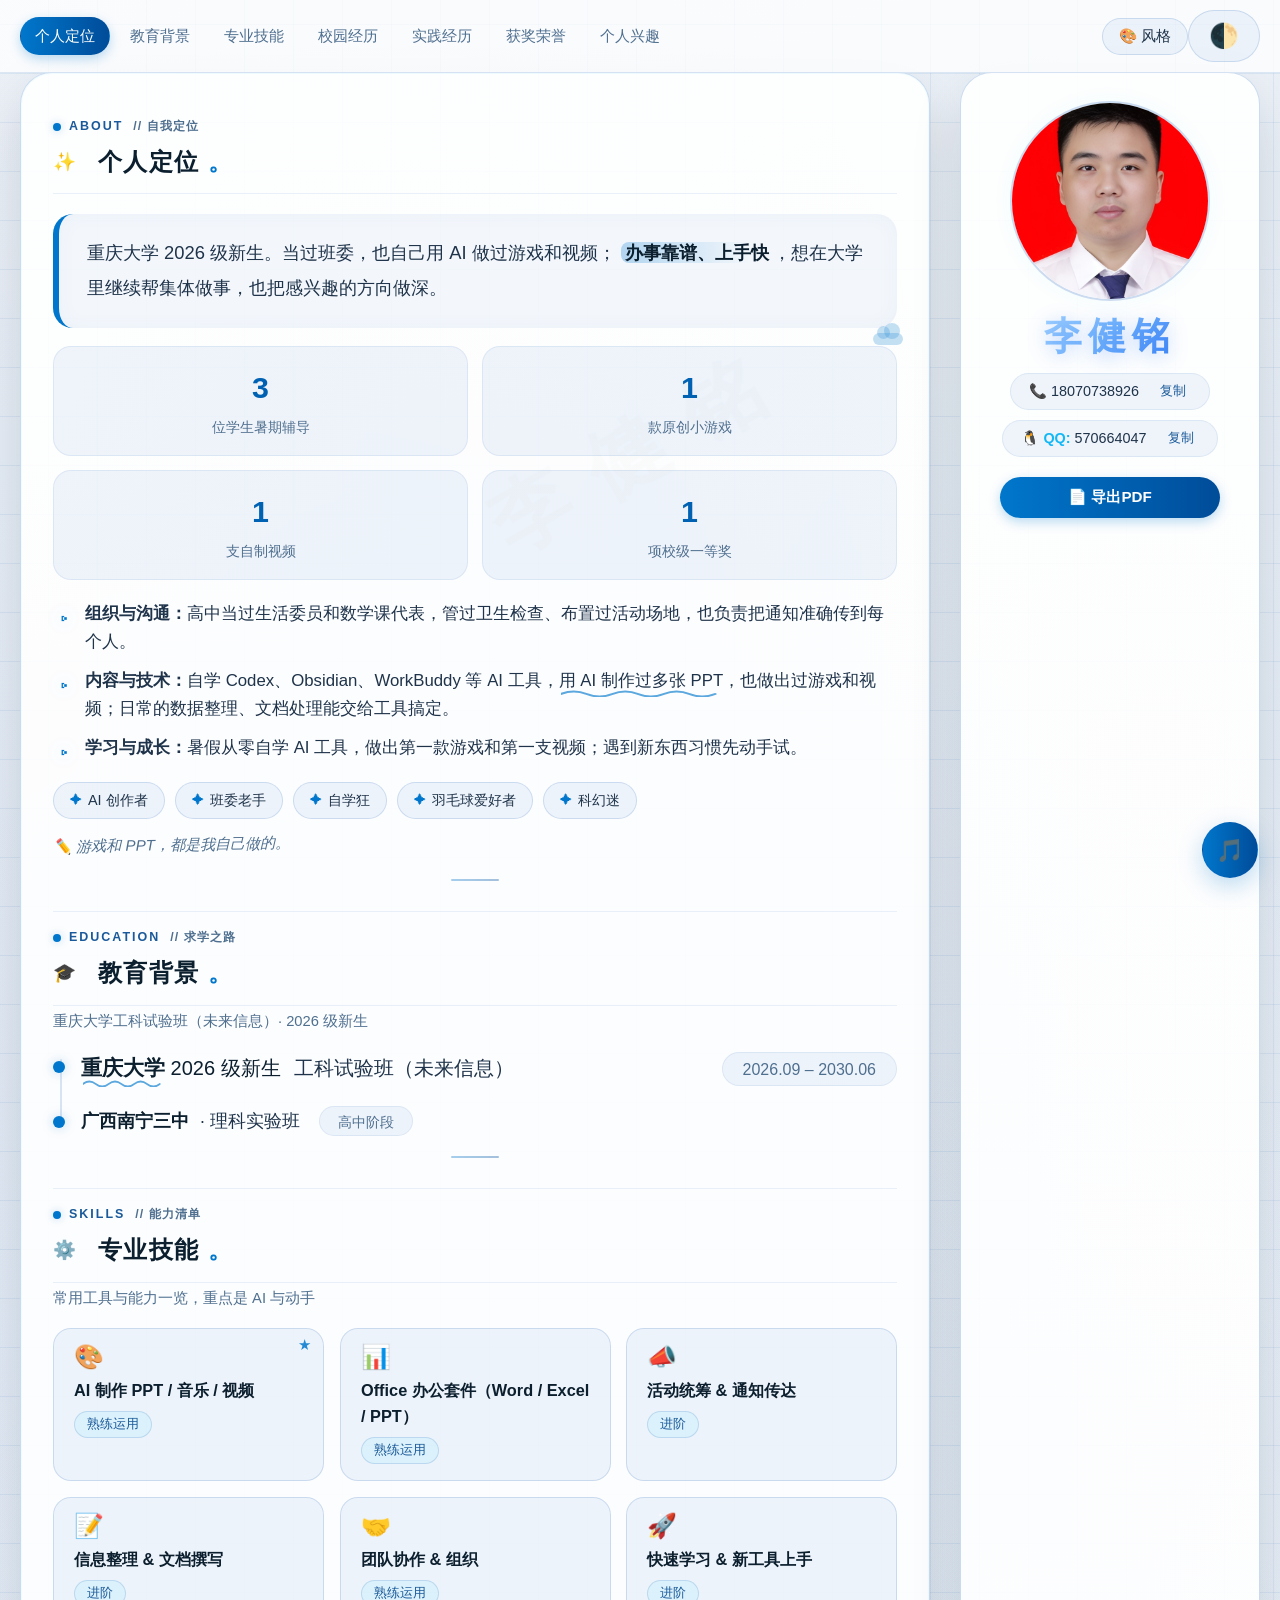
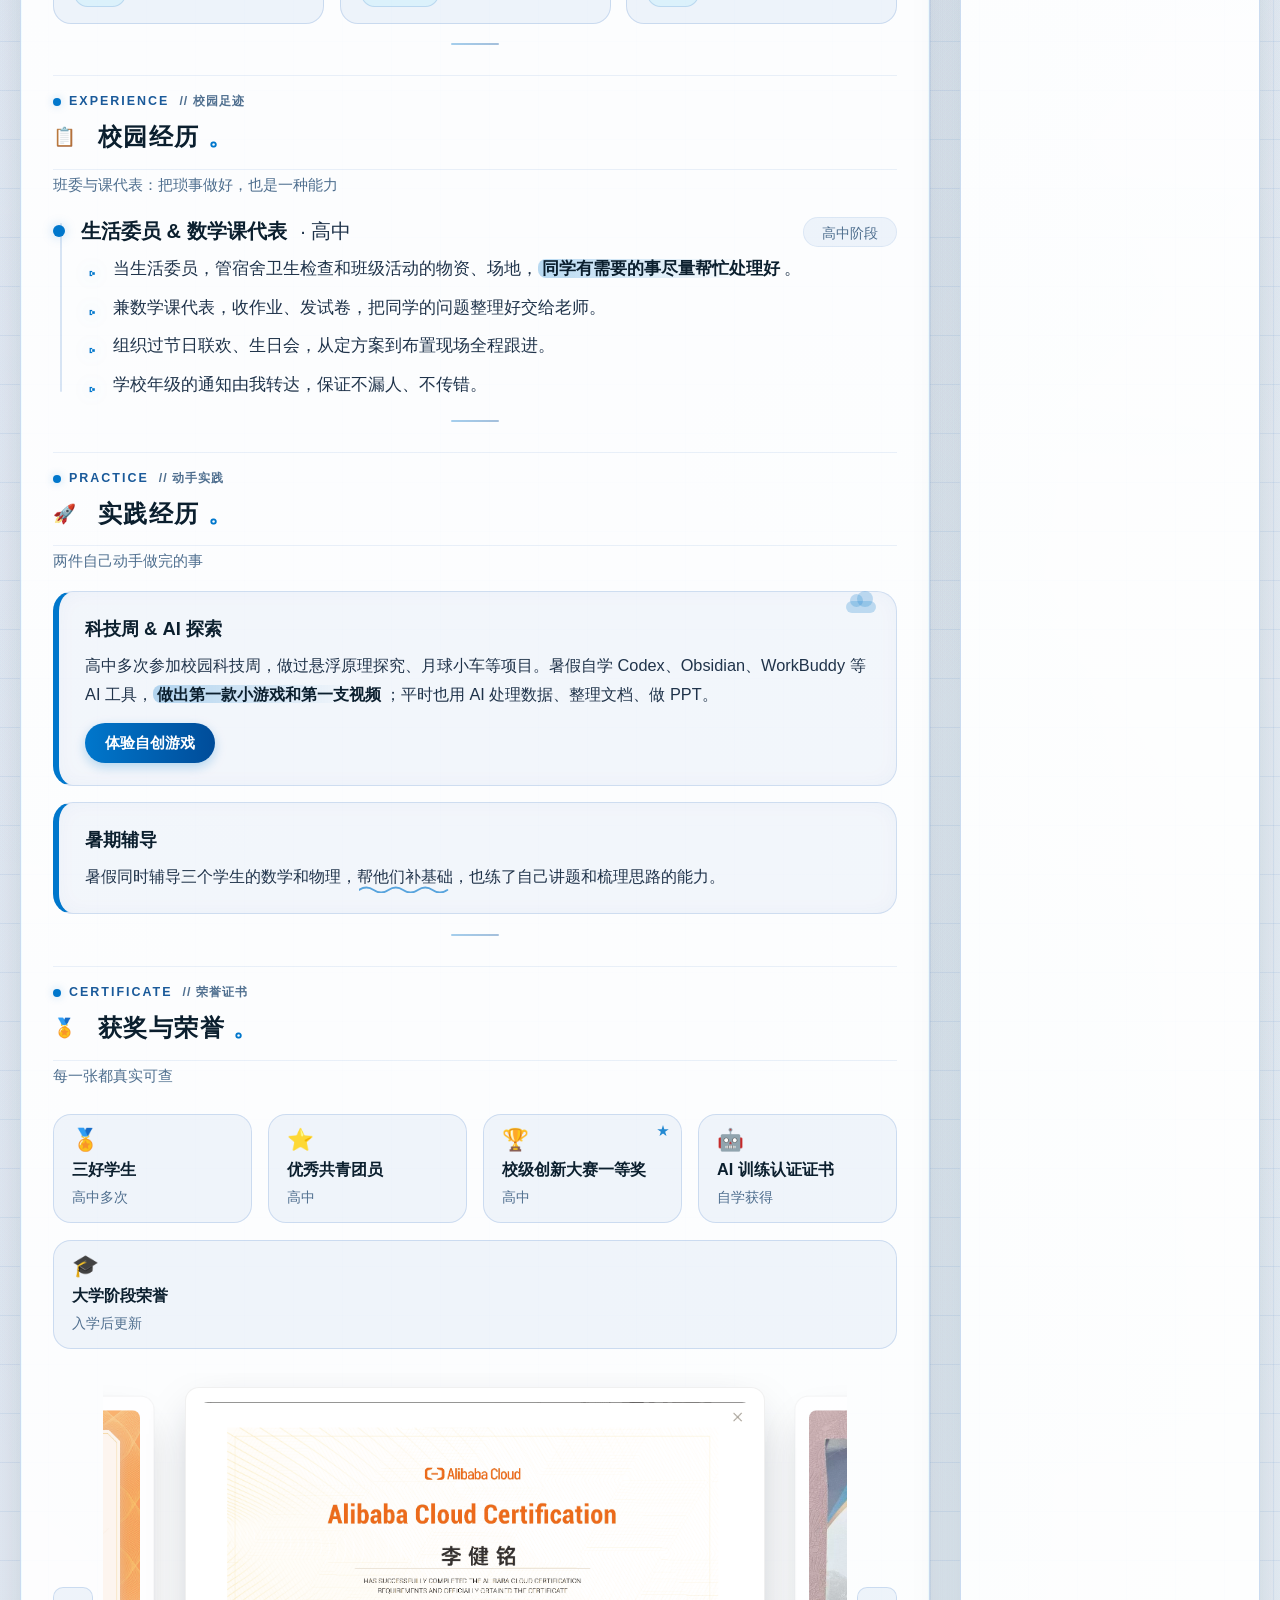
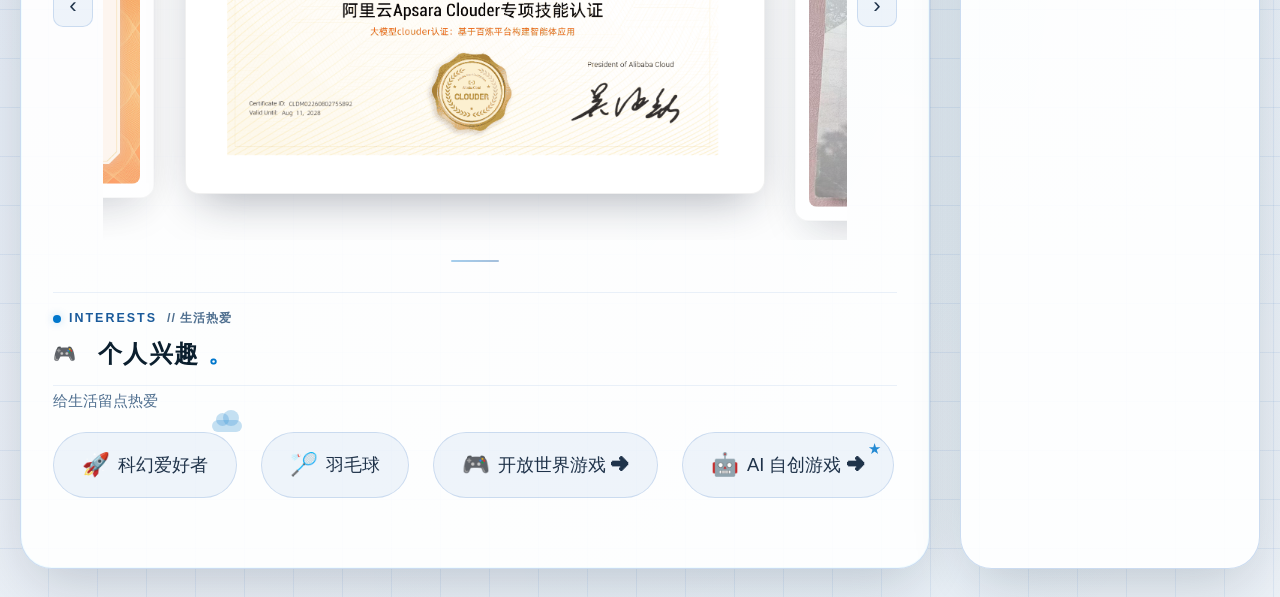
==== index.html @ 340cad5e "Add files via upload" ====
<!DOCTYPE html>
<html lang="zh-CN" data-theme="light">
<head>
  <meta charset="UTF-8">
  <meta name="viewport" content="width=device-width, initial-scale=1.0, maximum-scale=5.0, user-scalable=yes">
  <title>李健铭 · 个人简历</title>
  <style>
    /* ===== CSS 变量 ===== */
    :root {
      --bg-body: #0b0f1a;
      --bg-card: rgba(18, 28, 46, 0.75);
      --card-border: rgba(0, 212, 255, 0.20);
      --card-shadow: 0 20px 60px -12px rgba(0, 0, 0, 0.8);
      --text-primary: #eef5ff;
      --text-secondary: #bfd6f5;
      --text-muted: #7a9fd0;
      --text-accent: #8ab8ff;
      --border-light: rgba(0, 212, 255, 0.15);
      --border-faint: rgba(0, 212, 255, 0.10);
      --border-tag: rgba(0, 212, 255, 0.12);
      --accent-gradient: linear-gradient(90deg, #00d4ff, #0070ff);
      --accent-glow: #00d4ff66;
      --nav-bg: rgba(18, 28, 46, 0.6);
      --nav-border: rgba(0, 212, 255, 0.12);
      --tag-bg: rgba(0, 212, 255, 0.07);
      --tag-hover: rgba(0, 212, 255, 0.12);
      --project-bg: rgba(0, 212, 255, 0.04);
      --award-bg: rgba(0, 212, 255, 0.05);
      --bullet-color: #00d4ff;
      --shadow-glow: 0 0 20px rgba(0, 212, 255, 0.02) inset;
      --backdrop-blur: blur(16px) saturate(180%);
      --font-base: 20px;
      --grid-color: rgba(0, 212, 255, 0.06);
      --cloud1: rgba(0, 212, 255, 0.06);
      --cloud2: rgba(100, 150, 255, 0.04);
      --cloud3: rgba(200, 220, 255, 0.03);
      /* 水印颜色调整，加深使其更明显 */
      --watermark-color: rgba(255, 255, 255, 0.15);
    }

    [data-theme="light"] {
      --bg-body: #eef2f7;
      --bg-card: rgba(255, 255, 255, 0.90);
      --card-border: rgba(0, 80, 180, 0.20);
      --card-shadow: 0 20px 60px -12px rgba(0, 20, 40, 0.20);
      --text-primary: #0b1f2e;
      --text-secondary: #1f334a;
      --text-muted: #4f6f8f;
      --text-accent: #1a5a9a;
      --border-light: rgba(0, 80, 180, 0.15);
      --border-faint: rgba(0, 80, 180, 0.08);
      --border-tag: rgba(0, 80, 180, 0.15);
      --accent-gradient: linear-gradient(90deg, #0077cc, #004c99);
      --accent-glow: #0077cc44;
      --nav-bg: rgba(255, 255, 255, 0.75);
      --nav-border: rgba(0, 80, 180, 0.12);
      --tag-bg: rgba(0, 80, 180, 0.06);
      --tag-hover: rgba(0, 80, 180, 0.12);
      --project-bg: rgba(0, 80, 180, 0.04);
      --award-bg: rgba(0, 80, 180, 0.05);
      --bullet-color: #0077cc;
      --shadow-glow: 0 0 20px rgba(0, 80, 180, 0.04) inset;
      --backdrop-blur: blur(8px) saturate(120%);
      --grid-color: rgba(0, 80, 180, 0.07);
      --cloud1: rgba(0, 80, 180, 0.04);
      --cloud2: rgba(0, 120, 200, 0.03);
      --cloud3: rgba(100, 150, 200, 0.02);
      /* 水印颜色调整，加深使其更明显 */
      --watermark-color: rgba(0, 0, 0, 0.12);
    }

    * { margin: 0; padding: 0; box-sizing: border-box; }

    html { scroll-behavior: smooth; }

    body {
      display: flex;
      justify-content: center;
      align-items: center;
      min-height: 100vh;
      padding: 28px 20px;
      font-family: -apple-system, BlinkMacSystemFont, "SF Pro Display", "Segoe UI", Roboto, Helvetica, Arial, sans-serif;
      color: var(--text-primary);
      line-height: 1.6;
      -webkit-font-smoothing: antialiased;
      transition: background 0.3s, color 0.3s;
      font-size: var(--font-base);
      transform-origin: 0 0;
      transition: transform 0.15s ease-out;
      background: 
        radial-gradient(circle at 20% 30%, var(--cloud1) 0%, transparent 50%),
        radial-gradient(circle at 80% 70%, var(--cloud2) 0%, transparent 60%),
        radial-gradient(circle at 50% 50%, var(--cloud3) 0%, transparent 70%),
        radial-gradient(circle at 10% 80%, var(--cloud1) 0%, transparent 40%),
        radial-gradient(circle at 90% 20%, var(--cloud2) 0%, transparent 50%),
        repeating-linear-gradient(0deg, transparent, transparent 48px, var(--grid-color) 48px, var(--grid-color) 49px),
        repeating-linear-gradient(90deg, transparent, transparent 48px, var(--grid-color) 48px, var(--grid-color) 49px),
        radial-gradient(ellipse at 30% 40%, rgba(0, 212, 255, 0.03) 0%, transparent 60%),
        radial-gradient(ellipse at 70% 80%, rgba(100, 0, 255, 0.02) 0%, transparent 50%),
        var(--bg-body);
      position: relative;
    }

    [data-theme="light"] body {
      background: 
        radial-gradient(circle at 20% 30%, var(--cloud1) 0%, transparent 50%),
        radial-gradient(circle at 80% 70%, var(--cloud2) 0%, transparent 60%),
        radial-gradient(circle at 50% 50%, var(--cloud3) 0%, transparent 70%),
        radial-gradient(circle at 10% 80%, var(--cloud1) 0%, transparent 40%),
        radial-gradient(circle at 90% 20%, var(--cloud2) 0%, transparent 50%),
        repeating-linear-gradient(0deg, transparent, transparent 48px, var(--grid-color) 48px, var(--grid-color) 49px),
        repeating-linear-gradient(90deg, transparent, transparent 48px, var(--grid-color) 48px, var(--grid-color) 49px),
        radial-gradient(ellipse at 30% 40%, rgba(0, 120, 255, 0.03) 0%, transparent 60%),
        radial-gradient(ellipse at 70% 80%, rgba(0, 200, 255, 0.02) 0%, transparent 50%),
        #eef2f7;
    }

    /* ===== 水印（已加深） ===== */
    body::before {
      content: "李健铭";
      position: fixed;
      top: 50%;
      left: 50%;
      transform: translate(-50%, -50%) rotate(-30deg);
      font-size: 80px;
      font-weight: 900;
      color: var(--watermark-color);
      pointer-events: none;
      z-index: 0;
      font-family: "STHeiti", "SimHei", sans-serif;
      letter-spacing: 30px;
      white-space: nowrap;
      user-select: none;
      transition: color 0.3s;
    }
    @media (max-width: 900px) {
      body::before { font-size: 40px; letter-spacing: 15px; }
    }

    .container {
      max-width: 1400px;
      width: 100%;
      display: flex;
      gap: 30px;
      align-items: stretch;
      position: relative;
      z-index: 1;
    }

    .content {
      flex: 1;
      min-width: 0;
      background: var(--bg-card);
      border-radius: 32px;
      padding: 36px 32px 32px 32px; /* 底部预留音乐播放器空间 */
      border: 1px solid var(--card-border);
      box-shadow: var(--card-shadow), 0 0 0 1px rgba(0, 212, 255, 0.05) inset;
      transition: background 0.4s, border-color 0.3s, box-shadow 0.3s;
      display: flex;
      flex-direction: column;
    }

    /* ===== 吸顶导航与阅读进度 ===== */
    body { padding-top: 72px; }
    .top-nav {
      position: fixed;
      top: 0;
      left: 0;
      right: 0;
      z-index: 100;
      display: flex;
      align-items: center;
      gap: 6px;
      padding: 10px 20px;
      overflow-x: auto;
      white-space: nowrap;
      background: var(--nav-bg);
      border-bottom: 1px solid var(--nav-border);
    }
    .nav-link {
      color: var(--text-muted);
      text-decoration: none;
      font-size: 0.95rem;
      padding: 6px 14px;
      border-radius: 40px;
      transition: 0.2s;
      flex-shrink: 0;
    }
    .nav-link:hover {
      color: var(--text-primary);
      background: var(--tag-hover);
    }
    .nav-link.active {
      color: #fff;
      background: var(--accent-gradient);
      border: 1px solid transparent;
      box-shadow: 0 4px 12px var(--accent-glow);
    }
    .nav-right {
      margin-left: auto;
      display: flex;
      align-items: center;
      flex-shrink: 0;
      padding-left: 10px;
    }
    .theme-toggle {
      background: var(--tag-bg);
      border: 1px solid var(--border-tag);
      color: var(--text-secondary);
      font-size: 24px;
      padding: 6px 20px;
      border-radius: 40px;
      cursor: pointer;
      transition: 0.2s;
      touch-action: manipulation;
      line-height: 1.6;
    }
    .theme-toggle:hover {
      background: var(--tag-hover);
      color: var(--text-primary);
    }

    #scrollProgress {
      position: fixed;
      top: 0;
      left: 0;
      z-index: 101;
      width: 0%;
      height: 3px;
      background: var(--accent-gradient);
      box-shadow: 0 0 10px var(--accent-glow);
    }

    /* ===== 单页滚动版式 ===== */
    html { scroll-behavior: smooth; }
    .pages {
      position: static;
      min-height: 0;
    }
    .page {
      position: static;
      width: 100%;
      opacity: 1;
      visibility: visible;
      transform: none;
      pointer-events: auto;
      padding: 8px 0 30px;
      margin: 0 0 8px;
      scroll-margin-top: 84px;
      border-bottom: 1px solid var(--border-faint);
    }
    .page:last-child {
      border-bottom: none;
    }

    /* ===== 滚动渐显 ===== */
    .reveal {
      opacity: 0;
      transform: translateY(24px) scale(0.98);
      transition: opacity 0.6s ease, transform 0.6s ease;
    }
    .reveal.revealed {
      opacity: 1;
      transform: none;
    }
    @media (prefers-reduced-motion: reduce) {
      html { scroll-behavior: auto; }
      .reveal { opacity: 1; transform: none; transition: none; }
      .skill-card, .medal-item, .project-card, .interest-tag, .music-float, #backTopBtn { transition: none !important; }
    }

    .page-title {
      border-bottom: 1px solid var(--border-faint);
      padding-bottom: 12px;
      margin-bottom: 20px;
    }
    .title-kicker {
      display: flex;
      align-items: center;
      gap: 8px;
      font-size: 0.78rem;
      font-weight: 600;
      letter-spacing: 2px;
      color: var(--text-accent);
      text-transform: uppercase;
      margin-bottom: 6px;
    }
    .title-kicker em {
      font-style: normal;
      color: var(--text-muted);
      letter-spacing: 1px;
      text-transform: none;
      margin-left: 2px;
    }
    .kicker-dot {
      width: 8px;
      height: 8px;
      border-radius: 50%;
      background: var(--bullet-color);
      box-shadow: 0 0 8px var(--accent-glow);
    }
    .page-title h2 {
      display: flex;
      align-items: center;
      gap: 8px;
      font-size: 1.5rem;
      font-weight: 700;
      letter-spacing: 1.5px;
      color: var(--text-primary);
      margin: 0;
    }
    .title-period {
      color: var(--bullet-color);
    }

    .about-lead {
      font-size: 1.15rem;
      line-height: 1.9;
      color: var(--text-secondary);
      background: var(--project-bg);
      border-left: 6px solid var(--bullet-color);
      border-radius: 20px;
      padding: 22px 28px;
      margin-bottom: 18px;
      box-shadow: var(--shadow-glow);
    }
    .about-lead strong {
      color: var(--text-primary);
    }

    .edu-item {
      display: flex;
      flex-wrap: wrap;
      justify-content: space-between;
      align-items: baseline;
      margin-bottom: 10px;
    }
    .edu-item .school {
      font-weight: 700;
      font-size: 1.3rem;
      color: var(--text-primary);
    }
    .edu-item .date {
      font-size: 1rem;
      color: var(--text-muted);
      background: var(--tag-bg);
      padding: 0 20px;
      border-radius: 40px;
      height: 34px;
      line-height: 34px;
      border: 1px solid var(--border-faint);
    }
    .edu-desc {
      font-size: 1.1rem;
      color: var(--text-secondary);
      margin-top: 6px;
    }
    .highschool {
      margin-top: 14px;
      font-size: 1.1rem;
      color: var(--text-secondary);
    }
    .highschool .school-name {
      font-weight: 700;
      color: var(--text-primary);
    }
    .highschool .badge {
      color: var(--text-muted);
      background: var(--tag-bg);
      padding: 0 18px;
      border-radius: 40px;
      font-size: 0.9rem;
      margin-left: 14px;
      display: inline-block;
      height: 30px;
      line-height: 30px;
      border: 1px solid var(--border-faint);
    }

    .skills-grid {
      display: flex;
      flex-wrap: wrap;
      gap: 14px 18px;
      margin-top: 8px;
    }
    .skill-card {
      background: var(--tag-bg);
      border: 1px solid var(--border-tag);
      border-radius: 18px;
      padding: 16px 20px;
      display: flex;
      flex-direction: column;
      align-items: flex-start;
      gap: 8px;
      transition: 0.25s;
    }
    .skill-card:hover {
      border-color: var(--bullet-color);
      box-shadow: 0 14px 32px var(--accent-glow);
    }
    .skill-icon { font-size: 1.5rem; line-height: 1; }
    .skill-name { font-weight: 600; color: var(--text-primary); font-size: 1.02rem; }
    .skill-tier {
      font-size: 0.8rem;
      color: var(--text-accent);
      background: rgba(0, 212, 255, 0.08);
      border: 1px solid var(--border-tag);
      padding: 2px 12px;
      border-radius: 40px;
    }
    .skills-grid { gap: 16px; }
    .skills-grid .skill-card { flex: 1 1 230px; }

    .exp-item {
      margin-bottom: 32px;
    }
    .exp-header {
      display: flex;
      flex-wrap: wrap;
      justify-content: space-between;
      align-items: baseline;
      margin-bottom: 6px;
    }
    .exp-title {
      font-weight: 700;
      font-size: 1.25rem;
      color: var(--text-primary);
    }
    .exp-org {
      font-weight: 500;
      color: var(--text-secondary);
      margin-left: 8px;
    }
    .exp-date {
      font-size: 0.9rem;
      color: var(--text-muted);
      background: var(--tag-bg);
      padding: 0 18px;
      border-radius: 40px;
      height: 30px;
      line-height: 30px;
      border: 1px solid var(--border-faint);
    }
    .exp-desc ul {
      list-style: none;
      padding-left: 0;
      margin-top: 8px;
    }
    .exp-desc li {
      position: relative;
      padding-left: 32px;
      margin-bottom: 10px;
      font-size: 1.05rem;
      color: var(--text-secondary);
      line-height: 1.7;
    }
    .exp-desc li::before {
      content: "▹";
      position: absolute;
      left: 6px;
      color: var(--bullet-color);
      font-weight: 300;
      font-size: 1.3rem;
      filter: drop-shadow(0 0 8px var(--accent-glow));
    }

    .project-note {
      background: var(--project-bg);
      padding: 22px 28px;
      border-radius: 20px;
      font-size: 1.05rem;
      color: var(--text-secondary);
      border-left: 6px solid var(--bullet-color);
      box-shadow: var(--shadow-glow);
      backdrop-filter: blur(4px);
    }
    .project-note strong {
      font-weight: 700;
      color: var(--text-primary);
    }

    .awards-grid {
      display: flex;
      flex-wrap: wrap;
      gap: 14px 22px;
      margin-top: 8px;
    }
    .medal-item {
      background: var(--award-bg);
      border: 1px solid var(--border-tag);
      border-radius: 18px;
      padding: 14px 18px;
      display: flex;
      flex-direction: column;
      align-items: flex-start;
      gap: 5px;
      transition: 0.25s;
    }
    .medal-item:hover {
      border-color: var(--bullet-color);
      box-shadow: 0 14px 32px var(--accent-glow);
    }
    .medal-icon { font-size: 1.35rem; line-height: 1; }
    .medal-title { color: var(--text-primary); font-weight: 700; font-size: 1.02rem; }
    .medal-meta { color: var(--text-muted); font-size: 0.85rem; }
    .awards-grid { gap: 16px; }
    .awards-grid .medal-item { flex: 1 1 170px; }

    .interests-grid {
      display: flex;
      flex-wrap: wrap;
      gap: 16px 24px;
      margin-top: 8px;
    }
    .interest-tag {
      background: var(--tag-bg);
      padding: 14px 28px;
      border-radius: 40px;
      font-size: 1.15rem;
      font-weight: 500;
      color: var(--text-secondary);
      border: 1px solid var(--border-tag);
      transition: 0.2s;
      display: flex;
      align-items: center;
      gap: 8px;
    }
    .interest-tag:hover {
      background: var(--tag-hover);
      border-color: var(--bullet-color);
      box-shadow: 0 12px 28px var(--accent-glow);
    }
    .interest-tag .icon { font-size: 1.4rem; }
    .interest-tag.clickable { cursor: pointer; }

    .game-info-panel {
      display: none;
      flex-direction: column;
      align-items: center;
      justify-content: center;
      gap: 16px;
      margin-top: 20px;
      padding: 20px 30px;
      background: var(--tag-bg);
      border-radius: 24px;
      border: 1px solid var(--border-faint);
      backdrop-filter: blur(4px);
      width: 100%;
    }
    .game-info-item {
      font-size: 1.2rem;
      color: var(--text-secondary);
      text-align: center;
    }
    .game-info-item strong { color: var(--text-primary); }
    .game-link {
      color: var(--text-accent);
      text-decoration: underline;
      word-break: break-all;
    }
    .back-btn {
      margin-top: 8px;
      background: transparent;
      border: 1px solid var(--border-tag);
      color: var(--text-secondary);
      padding: 8px 28px;
      border-radius: 40px;
      font-size: 1rem;
      font-weight: 500;
      cursor: pointer;
      transition: 0.2s;
      touch-action: manipulation;
    }
    .back-btn:hover {
      background: var(--tag-hover);
      color: var(--text-primary);
      border-color: var(--bullet-color);
    }

    /* ===== 证书轮播（参考站风格） ===== */
    .honors-layout {
      display: flex;
      flex-direction: column;
      gap: 24px;
    }
    .honors-block { min-width: 0; }
    .honors-block.medals { order: 1; }
    .honors-block.certs { order: 2; }
    @media (max-width: 900px) {
      .honors-block.certs { order: 1; }
      .honors-block.medals { order: 2; }
    }
    .cert-carousel {
      display: flex;
      align-items: center;
      gap: 10px;
      user-select: none;
    }
    .cert-stage {
      flex: 1;
      min-width: 0;
      overflow: hidden;
      padding: 14px 0 10px;
      touch-action: pan-y;
    }
    .cert-track {
      position: relative;
      display: flex;
      gap: 18px;
      transition: transform 0.45s cubic-bezier(0.25, 0.46, 0.45, 0.94);
      will-change: transform;
    }
    .cert-track.no-anim {
      transition: none;
    }
    .cert-slide {
      flex: 0 0 auto;
      width: min(78%, 640px);
      opacity: 0.65;
      transform: scale(0.96);
      transition: opacity 0.25s ease, transform 0.25s ease;
    }
    .cert-slide.active {
      opacity: 1;
      transform: scale(1);
    }
    .cert-card {
      background: #fff;
      border-radius: 14px;
      border: 1px solid rgba(0, 0, 0, 0.06);
      box-shadow: 0 18px 44px -14px rgba(20, 30, 50, 0.35);
      padding: 14px;
    }
    .cert-card img {
      display: block;
      width: 100%;
      height: auto;
      border-radius: 8px;
      background: #fff;
      opacity: 0;
      transition: opacity 0.5s ease;
    }
    .cert-card img.loaded { opacity: 1; }
    .cert-card:has(img:not(.loaded)) {
      background: linear-gradient(110deg, #f6f6f6 30%, #ececec 45%, #f6f6f6 60%);
      background-size: 200% 100%;
      animation: certShimmer 1.3s ease infinite;
    }
    @keyframes certShimmer {
      to { background-position: -200% 0; }
    }
    .carousel-btn {
      flex-shrink: 0;
      width: 40px;
      height: 40px;
      border-radius: 10px;
      border: 1px solid var(--border-tag);
      background: var(--tag-bg);
      color: var(--text-secondary);
      font-size: 1.4rem;
      line-height: 1;
      cursor: pointer;
      transition: 0.2s;
      touch-action: manipulation;
    }
    .carousel-btn:hover {
      color: var(--text-primary);
      border-color: var(--bullet-color);
      background: var(--tag-hover);
    }

    .photo {
      width: 300px;
      flex-shrink: 0;
      background: var(--bg-card);
      border-radius: 32px;
      border: 1px solid var(--card-border);
      box-shadow: var(--card-shadow);
      padding: 28px 20px;
      display: flex;
      flex-direction: column;
      align-items: center;
      transition: background 0.4s, border-color 0.3s;
      min-height: 440px;
    }
    .photo-img {
      width: 100%;
      aspect-ratio: 1/1;
      max-width: 200px;
      border-radius: 50%;
      object-fit: cover;
      border: 2px solid var(--card-border);
      box-shadow: 0 0 20px rgba(0, 212, 255, 0.05);
      transition: transform 0.3s ease, box-shadow 0.3s ease, border-color 0.3s ease;
    }
    .photo-img:hover {
      transform: scale(1.04);
      border-color: var(--bullet-color);
      box-shadow: 0 0 28px var(--accent-glow);
    }

    .art-name {
      margin-top: 12px;
      font-size: 2.4rem;
      font-weight: 900;
      letter-spacing: 6px;
      background: linear-gradient(135deg, #a2d2ff 0%, #6fb1fc 50%, #3b82f6 100%);
      -webkit-background-clip: text;
      -webkit-text-fill-color: transparent;
      background-clip: text;
      text-shadow: 0 4px 20px rgba(59, 130, 246, 0.3);
      font-family: "STZhongsong", "STHeiti", "SimHei", sans-serif;
      line-height: 1.2;
    }

    .contact-info {
      margin-top: 14px;
      display: flex;
      flex-direction: column;
      align-items: center;
      gap: 10px;
      width: 100%;
    }
    .contact-item {
      display: flex;
      align-items: center;
      justify-content: space-between;
      gap: 12px;
      background: var(--tag-bg);
      padding: 6px 14px 6px 18px;
      border-radius: 40px;
      font-size: 0.9rem;
      color: var(--text-secondary);
      border: 1px solid var(--border-faint);
      backdrop-filter: blur(4px);
      width: fit-content;
      max-width: 100%;
    }
    .contact-item .qq-highlight {
      display: flex;
      align-items: center;
      gap: 4px;
    }
    .contact-item .qq-highlight .qq-text {
      color: #12B7F5;
      font-weight: bold;
    }
    
    .copy-btn {
      background: transparent;
      border: none;
      color: var(--text-accent);
      cursor: pointer;
      font-size: 0.8rem;
      padding: 2px 8px;
      border-radius: 12px;
      transition: 0.2s;
      touch-action: manipulation;
      border: 1px solid transparent;
    }
    .copy-btn:hover {
      background: var(--tag-hover);
      border-color: var(--border-tag);
    }
    .copy-btn.copied {
      color: #10b981;
      border-color: #10b981;
    }

    .print-btn {
      margin-top: 10px;
      width: 100%;
      max-width: 220px;
      background: var(--accent-gradient);
      border: none;
      color: #fff;
      font-weight: 600;
      font-size: 0.95rem;
      padding: 10px 20px;
      border-radius: 40px;
      cursor: pointer;
      transition: transform 0.2s, box-shadow 0.2s;
      touch-action: manipulation;
      box-shadow: 0 4px 12px var(--accent-glow);
    }
    .print-btn:hover {
      transform: translateY(-2px);
      box-shadow: 0 8px 20px var(--accent-glow);
    }

    /* ===== 悬浮音乐播放器 ===== */
    .music-float {
      position: fixed;
      right: 22px;
      bottom: 22px;
      z-index: 90;
      width: 56px;
      height: 56px;
      border-radius: 50%;
      border: 1px solid var(--border-tag);
      background: var(--accent-gradient);
      color: #fff;
      font-size: 1.4rem;
      display: flex;
      align-items: center;
      justify-content: center;
      cursor: pointer;
      box-shadow: 0 8px 24px var(--accent-glow);
      transition: 0.25s;
      touch-action: manipulation;
    }
    .music-float:hover { transform: scale(1.08); }
    .music-panel {
      position: fixed;
      right: 22px;
      bottom: 92px;
      z-index: 91;
      width: 320px;
      max-width: calc(100vw - 32px);
      display: none;
      flex-direction: column;
      gap: 12px;
      background: var(--bg-card);
      backdrop-filter: var(--backdrop-blur);
      -webkit-backdrop-filter: var(--backdrop-blur);
      border: 1px solid var(--card-border);
      border-radius: 22px;
      box-shadow: var(--card-shadow);
      padding: 18px 20px;
    }
    .music-panel.open { display: flex; animation: panelIn 0.3s ease; }
    .music-panel .extra-controls { flex-direction: column; align-items: stretch; margin-top: 0; }
    .music-panel .mode-controls, .music-panel .volume-controls { justify-content: center; }
    .music-modal, .style-modal {
      position: fixed;
      inset: 0;
      z-index: 200;
      display: none;
      align-items: center;
      justify-content: center;
      background: rgba(0, 0, 0, 0.45);
      backdrop-filter: blur(4px);
      -webkit-backdrop-filter: blur(4px);
      padding: 20px;
    }
    .music-modal.open, .style-modal.open { display: flex; }
    .music-modal-card {
      width: 380px;
      max-width: 100%;
      background: var(--bg-card);
      backdrop-filter: var(--backdrop-blur);
      -webkit-backdrop-filter: var(--backdrop-blur);
      border: 1px solid var(--card-border);
      border-radius: 24px;
      box-shadow: var(--card-shadow);
      padding: 26px 28px;
      text-align: center;
      animation: panelIn 0.3s ease;
    }
    .music-modal-card h3 {
      font-size: 1.25rem;
      color: var(--text-primary);
      margin-bottom: 10px;
    }
    .music-modal-card p {
      color: var(--text-secondary);
      font-size: 1rem;
      line-height: 1.7;
      margin-bottom: 20px;
    }
    .music-modal-actions {
      display: flex;
      gap: 12px;
      justify-content: center;
    }
    .modal-btn {
      border: 1px solid var(--border-tag);
      background: var(--tag-bg);
      color: var(--text-secondary);
      padding: 9px 24px;
      border-radius: 40px;
      font-size: 0.95rem;
      cursor: pointer;
      transition: 0.2s;
      touch-action: manipulation;
    }
    .modal-btn:hover { color: var(--text-primary); border-color: var(--bullet-color); }
    .modal-btn.primary {
      background: var(--accent-gradient);
      color: #fff;
      border: none;
      box-shadow: 0 4px 12px var(--accent-glow);
    }
    .modal-btn.primary:hover { transform: translateY(-2px); }
    @keyframes panelIn {
      from { opacity: 0; transform: translateY(10px); }
      to { opacity: 1; transform: none; }
    }
    #backTopBtn {
      position: fixed;
      right: 92px;
      bottom: 22px;
      z-index: 89;
      width: 44px;
      height: 44px;
      border-radius: 50%;
      border: 1px solid var(--border-tag);
      background: var(--tag-bg);
      color: var(--text-secondary);
      font-size: 1.1rem;
      cursor: pointer;
      opacity: 0;
      pointer-events: none;
      transition: 0.25s;
      touch-action: manipulation;
    }
    #backTopBtn.show { opacity: 1; pointer-events: auto; }
    #backTopBtn:hover { color: var(--text-primary); border-color: var(--bullet-color); }
    .music-controls {
      display: flex;
      align-items: center;
      justify-content: center;
      gap: 12px;
      width: 100%;
    }
    .music-btn {
      background: transparent;
      border: none;
      color: var(--text-secondary);
      font-size: 1.3rem;
      cursor: pointer;
      transition: 0.2s;
      touch-action: manipulation;
      line-height: 1;
      padding: 0 4px;
    }
    .music-btn:hover { color: var(--text-primary); }
    .music-btn.play-btn {
      font-size: 1.6rem;
    }
    .progress-container {
      display: flex;
      align-items: center;
      gap: 10px;
      width: 100%;
      margin-top: 4px;
    }
    .progress-container span {
      font-size: 0.7rem;
      color: var(--text-muted);
      min-width: 32px;
    }
    .progress-bar {
      flex: 1;
      height: 4px;
      -webkit-appearance: none;
      appearance: none;
      background: var(--border-faint);
      border-radius: 4px;
      outline: none;
      cursor: pointer;
    }
    .progress-bar::-webkit-slider-thumb {
      -webkit-appearance: none;
      appearance: none;
      width: 10px;
      height: 10px;
      border-radius: 50%;
      background: var(--bullet-color);
      cursor: pointer;
    }
    .progress-bar::-moz-range-thumb {
      width: 10px;
      height: 10px;
      border-radius: 50%;
      background: var(--bullet-color);
      cursor: pointer;
      border: none;
    }

    /* ===== 音量与播放模式控制 ===== */
    .extra-controls {
      display: flex;
      flex-direction: column;
      align-items: center;
      gap: 16px;
      width: 100%;
      margin-top: 6px;
    }
    .volume-controls, .mode-controls {
      display: flex;
      align-items: center;
      justify-content: center;
      gap: 12px;
      width: 100%;
    }
    .volume-bar {
      flex: 1;
      max-width: 180px;
      height: 4px;
      -webkit-appearance: none;
      appearance: none;
      background: var(--border-faint);
      border-radius: 4px;
      outline: none;
      cursor: pointer;
    }
    .volume-bar::-webkit-slider-thumb {
      -webkit-appearance: none;
      appearance: none;
      width: 10px;
      height: 10px;
      border-radius: 50%;
      background: var(--bullet-color);
      cursor: pointer;
    }
    .volume-bar::-moz-range-thumb {
      width: 10px;
      height: 10px;
      border-radius: 50%;
      background: var(--bullet-color);
      cursor: pointer;
      border: none;
    }
    .music-btn.muted { opacity: 0.6; }
    
    .mode-btn {
      background: transparent;
      border: 1px solid transparent;
      color: var(--text-muted);
      padding: 4px 12px;
      border-radius: 20px;
      font-size: 0.95rem;
      cursor: pointer;
      transition: 0.2s;
      touch-action: manipulation;
    }
    .mode-btn:hover {
      color: var(--text-secondary);
      border-color: var(--border-faint);
    }
    .mode-btn.active {
      color: var(--text-primary);
      border-color: var(--bullet-color);
      background: var(--tag-bg);
      box-shadow: 0 0 12px var(--accent-glow);
    }

    /* ===== 定位页数据亮点 ===== */
    .stats-grid {
      display: grid;
      grid-template-columns: repeat(2, 1fr);
      gap: 14px;
      margin: 18px 0 20px;
    }
    .stat-card {
      background: var(--tag-bg);
      border: 1px solid var(--border-faint);
      border-radius: 18px;
      padding: 16px 18px;
      text-align: center;
      transition: 0.25s;
    }
    .stat-card:hover {
      border-color: var(--bullet-color);
      box-shadow: 0 12px 28px var(--accent-glow);
    }
    .stat-num {
      font-size: 1.9rem;
      font-weight: 800;
      background: var(--accent-gradient);
      -webkit-background-clip: text;
      background-clip: text;
      -webkit-text-fill-color: transparent;
    }
    .stat-label {
      font-size: 0.9rem;
      color: var(--text-muted);
      margin-top: 4px;
    }

    /* ===== 时间轴（教育 / 校园经历） ===== */
    .timeline {
      position: relative;
      padding-left: 28px;
    }
    .timeline::before {
      content: "";
      position: absolute;
      left: 7px;
      top: 8px;
      bottom: 8px;
      width: 2px;
      background: var(--border-light);
      border-radius: 2px;
    }
    .timeline-item {
      position: relative;
      margin-bottom: 20px;
    }
    .timeline-item:last-child { margin-bottom: 0; }
    .timeline-item::before {
      content: "";
      position: absolute;
      left: -28px;
      top: 10px;
      width: 12px;
      height: 12px;
      border-radius: 50%;
      background: var(--bullet-color);
      box-shadow: 0 0 12px var(--accent-glow);
    }

    /* ===== 实践项目卡片 ===== */
    .project-card {
      background: var(--project-bg);
      border: 1px solid var(--border-tag);
      border-left: 6px solid var(--bullet-color);
      border-radius: 20px;
      padding: 22px 26px;
      margin-bottom: 16px;
      box-shadow: var(--shadow-glow);
      transition: 0.25s;
    }
    .project-card:hover {
      border-color: var(--bullet-color);
    }
    .project-card h3 {
      font-size: 1.15rem;
      color: var(--text-primary);
      margin-bottom: 8px;
    }
    .project-card p {
      color: var(--text-secondary);
      font-size: 1.02rem;
      line-height: 1.75;
    }
    .project-actions {
      display: flex;
      flex-wrap: wrap;
      align-items: center;
      gap: 10px;
      margin-top: 14px;
    }
    .btn-link {
      display: inline-block;
      background: var(--accent-gradient);
      color: #fff;
      padding: 8px 20px;
      border-radius: 40px;
      text-decoration: none;
      font-size: 0.95rem;
      font-weight: 600;
      box-shadow: 0 4px 12px var(--accent-glow);
      transition: 0.2s;
    }
    .btn-link:hover {
      transform: translateY(-2px);
      box-shadow: 0 8px 20px var(--accent-glow);
    }
    .demo-tag {
      font-size: 0.88rem;
      color: var(--text-accent);
      background: var(--tag-bg);
      border: 1px dashed var(--border-tag);
      padding: 8px 18px;
      border-radius: 40px;
    }

    /* 游戏信息面板展开动画 */
    .game-info-panel { animation: panelIn 0.35s ease; }

    /* ===== PDF/打印样式优化 ===== */
    @media print {
      @page { size: A4; margin: 0.4in; }
      
      body { background: #fff !important; padding: 0 !important; font-size: 14px !important; }
      body::before { display: none !important; }
      
      .container { max-width: 100% !important; flex-direction: row !important; gap: 15px !important; align-items: flex-start !important; }
      .content, .photo {
        backdrop-filter: none !important;
        background: #fff !important;
        border: 1px solid #ddd !important;
        box-shadow: none !important;
        border-radius: 6px !important;
        padding: 15px !important;
      }
      .photo { width: 180px !important; flex-shrink: 0 !important; min-height: auto !important; }
      .photo-img { max-width: 120px !important; }
      
      .pages { position: static !important; height: auto !important; overflow: visible !important; min-height: auto !important; }
      .page {
        position: static !important;
        opacity: 1 !important;
        visibility: visible !important;
        transform: none !important;
        display: block !important;
        padding: 0 !important;
        margin-bottom: 12px !important;
        width: 100% !important;
        height: auto !important;
        pointer-events: auto !important;
        animation: none !important;
      }
      .page:not(.active) { display: block !important; } 
      
      .top-nav, #scrollProgress, .theme-toggle, .print-btn, .copy-btn, .music-float, .music-panel, .music-modal, .style-modal, #backTopBtn, .style-btn, .style-float, .style-panel, #cursorGlow, #particleCanvas, .mobile-bar { display: none !important; }
      body::after { display: none !important; }
      .qa-hint, .hl-wave, .doodle { display: none !important; }
      .hl { background: none !important; color: #000 !important; }
      .reveal { opacity: 1 !important; transform: none !important; transition: none !important; }
      #about .about-lead, #about .stat-card, #about .exp-desc li { animation: none !important; opacity: 1 !important; }
      
      .about-lead, .cert-card, .skill-card, .medal-item, .project-card, .stat-card, .contact-item, .interest-tag, .game-info-panel { background: #f9f9f9 !important; border: 1px solid #eee !important; color: #333 !important; box-shadow: none !important; }
      .page-title { font-size: 1rem !important; border-bottom: 1px solid #ddd !important; padding-bottom: 4px !important; margin-bottom: 8px !important; }
      .page-title, .school, .exp-title, .project-note strong, .project-card h3, .medal-title { color: #000 !important; }
      .title-kicker { font-size: 0.7rem !important; margin-bottom: 3px !important; }
      .title-kicker em { color: #555 !important; }
      .kicker-dot, .title-period { background: none !important; color: #000 !important; box-shadow: none !important; }
      .page-title h2 { font-size: 1.05rem !important; }
      .about-lead, .exp-desc li, .project-note, .project-card p, .medal-item, .medal-meta, .highschool, .edu-desc, .skill-name, .stat-label { color: #444 !important; font-size: 0.85rem !important; }
      .stat-num { background: none !important; -webkit-background-clip: initial !important; background-clip: initial !important; -webkit-text-fill-color: initial !important; color: #000 !important; }
      .btn-link { color: #fff !important; box-shadow: none !important; }
      .cert-card img { background: #fff !important; }
      .cert-track { transform: none !important; flex-wrap: wrap; gap: 12px; }
      .cert-slide { width: 48% !important; opacity: 1 !important; transform: none !important; }
      .carousel-btn { display: none !important; }
      .photo-img { border-color: #ccc !important; box-shadow: none !important; }
      .contact-item { font-size: 0.75rem !important; padding: 2px 10px !important; }
      .back-btn, .art-name { display: none !important; }
      
      .about-lead, .edu-item, .exp-item, .project-note, .project-card, .stat-card, .timeline-item, .awards-grid, .cert-slide, .interests-grid, .contact-info {
        page-break-inside: avoid !important;
      }
    }

    @media (max-width: 900px) {
      .container { flex-direction: column; }
      .photo { width: 100%; min-height: 220px; padding: 20px; order: -1; }
      .photo-img { max-width: 140px; }
      .content { padding: 28px 22px; }
      body { font-size: 18px; }
      .art-name { font-size: 2rem; }
    }
    @media (max-width: 600px) {
      body { padding: 16px; font-size: 16px; }
      .content { padding: 20px 16px; }
      .page-title { font-size: 1.2rem; }
      .skill-name { font-size: 0.95rem; }
      .skill-card { padding: 12px 16px; }
      .exp-title { font-size: 1.05rem; }
      .photo { min-height: 160px; padding: 16px; }
      .photo-img { max-width: 100px; }
      .top-nav { padding: 8px 12px; }
      .nav-link { font-size: 0.8rem; padding: 4px 9px; }
      .music-panel { width: calc(100vw - 32px); }
      .contact-item { font-size: 0.8rem; padding: 4px 12px 4px 14px; }
      .copy-btn { font-size: 0.75rem; }
      .print-btn { font-size: 0.85rem; padding: 8px 16px; }
      .interest-tag { font-size: 0.9rem; padding: 10px 18px; }
      .music-btn { font-size: 1.1rem; }
      .music-btn.play-btn { font-size: 1.4rem; }
      .art-name { font-size: 1.6rem; letter-spacing: 4px; }
      .volume-bar { max-width: 100px; }
      .mode-btn { font-size: 0.85rem; padding: 2px 8px; }
    }

    .theme-toggle, .nav-link, .skill-card, .medal-item, .contact-item, .copy-btn, .print-btn, .music-btn, .music-float, #backTopBtn, .progress-bar, .volume-bar, .mode-btn, .back-btn, .interest-tag.clickable {
      touch-action: manipulation;
    }

    /* ===== 整体风格切换 ===== */
    [data-style="neon"] {
      --bg-body: #1b1038;
      --bg-card: rgba(32, 18, 66, 0.92);
      --card-border: rgba(255, 46, 196, 0.50);
      --card-shadow: 0 24px 70px -14px rgba(0, 0, 0, 0.9), 0 0 32px rgba(255, 46, 196, 0.18);
      --text-primary: #ffffff;
      --text-secondary: #e3d2ff;
      --text-muted: #b49ae0;
      --text-accent: #ff8be4;
      --border-light: rgba(255, 46, 196, 0.40);
      --border-faint: rgba(255, 46, 196, 0.24);
      --border-tag: rgba(255, 46, 196, 0.32);
      --accent-gradient: linear-gradient(90deg, #ff2ec4, #a44dff);
      --accent-glow: rgba(255, 46, 196, 0.55);
      --nav-bg: rgba(20, 10, 48, 0.85);
      --nav-border: rgba(255, 46, 196, 0.28);
      --tag-bg: rgba(164, 77, 255, 0.12);
      --tag-hover: rgba(255, 46, 196, 0.22);
      --project-bg: rgba(164, 77, 255, 0.08);
      --award-bg: rgba(255, 46, 196, 0.10);
      --bullet-color: #ff5ad0;
      --shadow-glow: 0 0 28px rgba(255, 46, 196, 0.14) inset;
      --grid-color: rgba(255, 46, 196, 0.10);
      --cloud1: rgba(255, 46, 196, 0.12);
      --cloud2: rgba(164, 77, 255, 0.12);
      --cloud3: rgba(0, 229, 255, 0.08);
      --watermark-color: rgba(255, 46, 196, 0.18);
    }
    [data-style="neon"] body {
      background:
        radial-gradient(circle at 20% 30%, var(--cloud1) 0%, transparent 50%),
        radial-gradient(circle at 80% 70%, var(--cloud2) 0%, transparent 60%),
        radial-gradient(circle at 50% 50%, var(--cloud3) 0%, transparent 70%),
        repeating-linear-gradient(0deg, transparent, transparent 48px, var(--grid-color) 48px, var(--grid-color) 49px),
        repeating-linear-gradient(90deg, transparent, transparent 48px, var(--grid-color) 48px, var(--grid-color) 49px),
        var(--bg-body);
    }
    [data-style="neon"] body::after {
      content: "";
      position: fixed;
      inset: -25%;
      z-index: 0;
      pointer-events: none;
      background: conic-gradient(from 0deg, rgba(255, 46, 196, 0.22), rgba(164, 77, 255, 0.22), rgba(0, 229, 255, 0.16), rgba(255, 46, 196, 0.22));
      mix-blend-mode: screen;
      animation: neonFlow 26s linear infinite;
    }
    @keyframes neonFlow {
      to { transform: rotate(360deg); }
    }
    [data-style="neon"] .content,
    [data-style="neon"] .photo {
      animation: neonBreathe 4.5s ease-in-out infinite alternate;
    }
    @keyframes neonBreathe {
      from { box-shadow: var(--card-shadow), 0 0 22px rgba(255, 46, 196, 0.22); }
      to { box-shadow: var(--card-shadow), 0 0 64px rgba(164, 77, 255, 0.48); }
    }
    [data-style="neon"] .art-name {
      background: linear-gradient(90deg, #ff2ec4, #a44dff, #00e5ff, #ff2ec4);
      background-size: 300% 100%;
      -webkit-background-clip: text;
      background-clip: text;
      -webkit-text-fill-color: transparent;
      animation: neonText 6s linear infinite;
    }
    @keyframes neonText {
      to { background-position: 300% 0; }
    }
    [data-style="neon"] .skill-card,
    [data-style="neon"] .medal-item,
    [data-style="neon"] .project-card,
    [data-style="neon"] .stat-card {
      border-color: rgba(255, 46, 196, 0.38);
      box-shadow: 0 0 16px rgba(255, 46, 196, 0.16);
    }
    [data-style="neon"] .page-title h2 {
      text-shadow: 0 0 20px rgba(255, 46, 196, 0.35);
    }
    [data-style="neon"] .title-kicker {
      text-shadow: 0 0 12px rgba(255, 46, 196, 0.5);
    }
    [data-style="neon"] .kicker-dot {
      box-shadow: 0 0 14px rgba(255, 46, 196, 0.9);
    }
    [data-style="neon"] .title-period {
      text-shadow: 0 0 14px rgba(255, 46, 196, 0.9);
    }

    [data-style="paper"] {
      --bg-body: #f3ead9;
      --bg-card: rgba(255, 252, 244, 0.95);
      --card-border: rgba(120, 90, 50, 0.22);
      --card-shadow: 0 18px 44px -18px rgba(90, 65, 25, 0.24);
      --text-primary: #3a2f22;
      --text-secondary: #5a4b36;
      --text-muted: #8a7758;
      --text-accent: #9a5b1f;
      --border-light: rgba(154, 91, 31, 0.20);
      --border-faint: rgba(154, 91, 31, 0.12);
      --border-tag: rgba(154, 91, 31, 0.18);
      --accent-gradient: linear-gradient(90deg, #a4652a, #7a4419);
      --accent-glow: rgba(154, 91, 31, 0.28);
      --nav-bg: rgba(243, 234, 217, 0.92);
      --nav-border: rgba(120, 90, 50, 0.15);
      --tag-bg: rgba(154, 91, 31, 0.06);
      --tag-hover: rgba(154, 91, 31, 0.12);
      --project-bg: rgba(154, 91, 31, 0.04);
      --award-bg: rgba(154, 91, 31, 0.05);
      --bullet-color: #a4652a;
      --shadow-glow: 0 0 18px rgba(154, 91, 31, 0.04) inset;
      --grid-color: transparent;
      --cloud1: rgba(154, 91, 31, 0.03);
      --cloud2: rgba(180, 140, 80, 0.03);
      --cloud3: rgba(200, 170, 110, 0.02);
      --watermark-color: rgba(90, 65, 25, 0.10);
    }
    [data-style="paper"] body {
      font-family: Georgia, "Songti SC", "STSong", "SimSun", serif;
      background:
        radial-gradient(rgba(154, 91, 31, 0.12) 1px, transparent 1.6px),
        radial-gradient(circle at 20% 30%, var(--cloud1) 0%, transparent 50%),
        radial-gradient(circle at 80% 70%, var(--cloud2) 0%, transparent 60%),
        var(--bg-body);
      background-size: 26px 26px, auto, auto, auto;
    }
    [data-style="paper"] .art-name {
      font-family: Georgia, "STKaiti", "KaiTi", serif;
      background: linear-gradient(135deg, #b47b3f, #7a4419);
      -webkit-background-clip: text;
      background-clip: text;
      -webkit-text-fill-color: transparent;
    }
    [data-style="paper"] .content,
    [data-style="paper"] .photo { border-radius: 10px; }
    [data-style="neon"] .theme-toggle,
    [data-style="paper"] .theme-toggle { display: none; }

    /* ===== 风格切换面板 ===== */
    .style-wrap { position: relative; flex-shrink: 0; }
    .style-btn {
      background: var(--tag-bg);
      border: 1px solid var(--border-tag);
      color: var(--text-secondary);
      font-size: 0.92rem;
      padding: 8px 16px;
      border-radius: 40px;
      cursor: pointer;
      transition: 0.2s;
      touch-action: manipulation;
    }
    .style-btn:hover { background: var(--tag-hover); color: var(--text-primary); }
    .style-panel {
      position: fixed;
      top: 62px;
      right: 16px;
      z-index: 120;
      display: none;
      flex-direction: column;
      gap: 6px;
      width: 230px;
      background: var(--bg-card);
      border: 1px solid var(--card-border);
      border-radius: 18px;
      box-shadow: var(--card-shadow);
      padding: 10px;
    }
    .style-panel.open { display: flex; animation: panelIn 0.25s ease; }
    .style-item {
      display: grid;
      grid-template-columns: 20px 1fr;
      grid-template-rows: auto auto;
      column-gap: 10px;
      row-gap: 2px;
      align-items: center;
      background: transparent;
      border: 1px solid transparent;
      border-radius: 12px;
      padding: 8px 10px;
      cursor: pointer;
      text-align: left;
      transition: 0.2s;
      touch-action: manipulation;
    }
    .style-item:hover { background: var(--tag-hover); }
    .style-item.active { border-color: var(--bullet-color); background: var(--tag-bg); }
    .style-dot {
      grid-row: 1 / span 2;
      width: 18px;
      height: 18px;
      border-radius: 50%;
      border: 1px solid rgba(0, 0, 0, 0.12);
    }
    .style-dot.tech { background: linear-gradient(135deg, #0b1f3a, #00d4ff); }
    .style-dot.paper { background: linear-gradient(135deg, #f3ead9, #a4652a); }
    .style-dot.neon { background: linear-gradient(135deg, #00e5ff, #a44dff, #ff2ec4); }
    .style-name { font-weight: 600; color: var(--text-primary); font-size: 0.95rem; }
    .style-desc { grid-column: 2; font-size: 0.78rem; color: var(--text-muted); }

    .style-float {
      display: none;
      position: fixed;
      left: 22px;
      bottom: 22px;
      z-index: 90;
      width: 56px;
      height: 56px;
      border-radius: 50%;
      border: 1px solid var(--border-tag);
      background: var(--accent-gradient);
      color: #fff;
      font-size: 1.4rem;
      align-items: center;
      justify-content: center;
      cursor: pointer;
      box-shadow: 0 8px 24px var(--accent-glow);
      transition: 0.25s;
      touch-action: manipulation;
    }
    .style-float:hover { transform: scale(1.08); }
    @media (max-width: 900px) {
      .style-float { display: flex; }
    }
    @media (prefers-reduced-motion: reduce) {
      .style-float { transition: none; }
    }

    /* ===== 移动端底部工具条 ===== */
    .mobile-bar {
      position: fixed;
      left: 0;
      right: 0;
      bottom: 0;
      z-index: 95;
      display: none;
      align-items: center;
      justify-content: space-between;
      gap: 12px;
      padding: 8px 16px calc(8px + env(safe-area-inset-bottom, 0px));
      background: var(--nav-bg);
      backdrop-filter: blur(10px);
      -webkit-backdrop-filter: blur(10px);
      border-top: 1px solid var(--nav-border);
    }
    .mbar-btn {
      min-width: 72px;
      height: 42px;
      border-radius: 24px;
      border: 1px solid var(--border-tag);
      background: var(--tag-bg);
      color: var(--text-secondary);
      font-size: 0.95rem;
      cursor: pointer;
      transition: 0.2s;
      touch-action: manipulation;
      display: flex;
      align-items: center;
      justify-content: center;
      gap: 4px;
    }
    .mbar-btn:hover {
      color: var(--text-primary);
      border-color: var(--bullet-color);
      background: var(--tag-hover);
    }
    #backTopBtnM {
      opacity: 0;
      pointer-events: none;
    }
    #backTopBtnM.show {
      opacity: 1;
      pointer-events: auto;
    }
    @media (max-width: 900px) {
      .mobile-bar { display: flex; }
      .music-float, .style-float, #backTopBtn { display: none !important; }
      body { padding-bottom: 84px; }
    }

    /* ===== 霓虹粒子 ===== */
    #particleCanvas {
      position: fixed;
      inset: 0;
      z-index: 0;
      pointer-events: none;
      display: none;
    }
    [data-style="neon"] #particleCanvas { display: block; }

    @media (prefers-reduced-motion: reduce) {
      [data-style="neon"] body::after,
      [data-style="neon"] .content,
      [data-style="neon"] .photo,
      [data-style="neon"] .art-name { animation: none !important; }
      #particleCanvas { display: none !important; }
    }

    /* ===== 光标光晕（桌面端） ===== */
    #cursorGlow {
      position: fixed;
      top: 0;
      left: 0;
      width: 600px;
      height: 600px;
      z-index: 60;
      pointer-events: none;
      background: radial-gradient(circle, var(--accent-glow) 0%, transparent 65%);
      opacity: 0.32;
      transform: translate3d(-600px, -600px, 0);
      will-change: transform;
      display: none;
    }
    @media (hover: hover) and (pointer: fine) {
      #cursorGlow { display: block; }
    }
    @media (prefers-reduced-motion: reduce) {
      #cursorGlow { display: none !important; }
    }

    /* ===== 鼠标拖尾粒子 ===== */
    #mouseTrail {
      position: fixed;
      inset: 0;
      z-index: 70;
      pointer-events: none;
      overflow: hidden;
    }
    .mouse-dot {
      position: absolute;
      width: 6px;
      height: 6px;
      margin: -3px 0 0 -3px;
      border-radius: 50%;
      background: var(--bullet-color);
      box-shadow: 0 0 8px var(--accent-glow);
      opacity: 0.55;
      animation: mouseDotAnim 0.65s ease-out forwards;
    }
    [data-style="neon"] .mouse-dot {
      width: 8px;
      height: 8px;
      opacity: 0.85;
      box-shadow: 0 0 14px var(--accent-glow);
    }
    @keyframes mouseDotAnim {
      0% { transform: translate(0, 0) scale(1); opacity: 0.9; }
      100% { transform: translate(var(--dx, 0px), var(--dy, -18px)) scale(0.25); opacity: 0; }
    }
    @media (prefers-reduced-motion: reduce) {
      #mouseTrail { display: none !important; }
    }
    [data-style="neon"] #cursorGlow {
      width: 720px;
      height: 720px;
      opacity: 0.5;
    }

    /* ===== 卡片点击反馈 ===== */
    .ripple {
      position: absolute;
      width: 240px;
      height: 240px;
      margin: -120px 0 0 -120px;
      border-radius: 50%;
      background: radial-gradient(circle, var(--accent-glow) 0%, transparent 70%);
      transform: scale(0);
      animation: rippleAnim 0.45s ease-out forwards;
      pointer-events: none;
      z-index: 3;
    }
    @keyframes rippleAnim {
      0% { transform: scale(0); opacity: 0.7; }
      100% { transform: scale(1); opacity: 0; }
    }
    .card-pop { animation: cardPulse 0.4s ease; }
    @keyframes cardPulse {
      0% { box-shadow: 0 0 0 0 rgba(0, 0, 0, 0); }
      40% { box-shadow: 0 0 26px var(--accent-glow); }
      100% { box-shadow: 0 0 0 0 rgba(0, 0, 0, 0); }
    }

    /* ===== 首屏入场 ===== */
    @keyframes heroIn {
      from { opacity: 0; transform: translateY(20px); }
      to { opacity: 1; transform: none; }
    }
    #about .about-lead { animation: heroIn 0.7s ease backwards; }
    #about .stat-card { animation: heroIn 0.7s ease backwards; }
    #about .stat-card:nth-child(1) { animation-delay: 0.12s; }
    #about .stat-card:nth-child(2) { animation-delay: 0.2s; }
    #about .stat-card:nth-child(3) { animation-delay: 0.28s; }
    #about .stat-card:nth-child(4) { animation-delay: 0.36s; }
    #about .exp-desc li { animation: heroIn 0.6s ease backwards; }
    #about .exp-desc li:nth-child(1) { animation-delay: 0.45s; }
    #about .exp-desc li:nth-child(2) { animation-delay: 0.53s; }
    #about .exp-desc li:nth-child(3) { animation-delay: 0.61s; }

    /* ===== 卡片 3D 微倾斜（桌面端） ===== */
    .tilt {
      transform: perspective(700px) rotateX(var(--rx, 0deg)) rotateY(var(--ry, 0deg)) translateY(var(--ty, 0px));
      transition: transform 0.25s ease, box-shadow 0.25s ease, border-color 0.25s ease;
      will-change: transform;
    }
    .tilt:hover { --ty: -5px; }
    @media (hover: none), (prefers-reduced-motion: reduce) {
      .tilt { transform: none; }
    }

    @media (max-width: 600px) {
      .style-btn { font-size: 0.82rem; padding: 6px 12px; }
      .style-panel { right: 12px; width: 200px; }
    }

    /* ===== 最终点睛：强调、图标、装饰 ===== */
    .title-icon {
      margin-right: 12px;
      font-size: 1.15rem;
      line-height: 1;
    }
    .sec-lead {
      margin: -16px 0 18px;
      font-size: 0.92rem;
      color: var(--text-muted);
    }
    .hl {
      background: linear-gradient(90deg, var(--accent-glow), transparent 85%);
      border-radius: 8px;
      padding: 0 4px;
      font-weight: 600;
      color: var(--text-primary);
      white-space: nowrap;
    }
    .deco-anchor {
      position: relative;
      display: inline-block;
    }
    .deco-holder {
      position: relative;
    }
    .hl-wave {
      position: absolute;
      left: 2px;
      right: 2px;
      bottom: -2px;
      height: 8px;
      width: calc(100% - 4px);
      pointer-events: none;
      color: var(--bullet-color);
      opacity: 0.85;
    }
    .doodle { position: absolute; pointer-events: none; z-index: 2; }
    .doodle-cloud {
      width: 30px;
      height: 12px;
      top: -13px;
      right: -6px;
      background: var(--accent-glow);
      border-radius: 10px;
      opacity: 0.85;
    }
    .doodle-cloud::before,
    .doodle-cloud::after {
      content: "";
      position: absolute;
      background: inherit;
      border-radius: 50%;
    }
    .doodle-cloud::before { width: 13px; height: 13px; top: -7px; left: 4px; }
    .doodle-cloud::after { width: 16px; height: 16px; top: -10px; right: 3px; }
    .doodle-star {
      width: 12px;
      height: 12px;
      top: 10px;
      right: 12px;
      left: auto;
      background: var(--bullet-color);
      clip-path: polygon(50% 0%, 61% 35%, 98% 35%, 68% 57%, 79% 91%, 50% 70%, 21% 91%, 32% 57%, 2% 35%, 39% 35%);
      opacity: 0.85;
    }
    .page::after {
      content: "";
      display: block;
      width: 48px;
      height: 2px;
      margin: 20px auto 0;
      border-radius: 2px;
      background: var(--accent-gradient);
      opacity: 0.35;
    }
    .page:last-child::after { display: none; }

    .persona-tags {
      display: flex;
      flex-wrap: wrap;
      gap: 10px;
      margin-top: 20px;
    }
    .persona-tag {
      display: inline-flex;
      align-items: center;
      gap: 6px;
      background: var(--tag-bg);
      border: 1px solid var(--border-tag);
      border-radius: 40px;
      padding: 6px 16px;
      font-size: 0.9rem;
      color: var(--text-secondary);
      transition: 0.2s;
    }
    .persona-tag::before {
      content: "✦";
      color: var(--bullet-color);
      font-size: 0.75rem;
    }
    .persona-tag:hover {
      transform: translateY(-2px);
      border-color: var(--bullet-color);
      color: var(--text-primary);
    }
    .handnote {
      display: inline-block;
      margin-top: 14px;
      font-size: 0.95rem;
      color: var(--text-muted);
      font-style: italic;
      transform: rotate(-1deg);
    }
    [data-style="paper"] .handnote {
      font-family: "STKaiti", "KaiTi", Georgia, serif;
    }

    .qa-hint {
      max-height: 0;
      opacity: 0;
      overflow: hidden;
      font-size: 0.85rem;
      color: var(--text-muted);
      transition: opacity 0.3s ease, max-height 0.3s ease;
    }
    .project-card:hover .qa-hint {
      opacity: 1;
      max-height: 48px;
    }

  </style>
</head>
<body>

<div class="top-nav" id="topNav">
  <a class="nav-link active" href="#about">个人定位</a>
  <a class="nav-link" href="#education">教育背景</a>
  <a class="nav-link" href="#skills">专业技能</a>
  <a class="nav-link" href="#experience">校园经历</a>
  <a class="nav-link" href="#practice">实践经历</a>
  <a class="nav-link" href="#honors">获奖荣誉</a>
  <a class="nav-link" href="#interests">个人兴趣</a>
  <div class="nav-right">
    <div class="style-wrap">
      <button class="style-btn" id="styleBtn" aria-label="切换整体风格">🎨 风格</button>
      <div class="style-panel" id="stylePanel">
        <button class="style-item active" data-style="tech"><span class="style-dot tech"></span><span class="style-name">科技蓝黑</span><span class="style-desc">默认 · 深色可选</span></button>
        <button class="style-item" data-style="paper"><span class="style-dot paper"></span><span class="style-name">纸张复古</span><span class="style-desc">温和手写感</span></button>
        <button class="style-item" data-style="neon"><span class="style-dot neon"></span><span class="style-name">霓虹</span><span class="style-desc">大量动效 · 网络波动时可能卡顿</span></button>
      </div>
    </div>
    <button class="theme-toggle" id="themeToggle" aria-label="切换黑白主题">🌓</button>
  </div>
</div>
<div id="scrollProgress"></div>
<div id="cursorGlow" aria-hidden="true"></div>
<div id="mouseTrail" aria-hidden="true"></div>
<canvas id="particleCanvas" aria-hidden="true"></canvas>

<div class="container">
  <!-- 左侧内容区 -->
  <div class="content">
    <div class="pages" id="pagesContainer">
      <!-- 页面1: 个人定位 -->
      <div class="page" id="about" data-page="0">
<div class="page-title">
          <div class="title-kicker"><span class="kicker-dot"></span>ABOUT <em>// 自我定位</em></div>
          <h2><span class="title-icon">✨</span>个人定位<span class="title-period">。</span></h2>
        </div>
        <p class="about-lead">
          重庆大学 2026 级新生。当过班委，也自己用 AI 做过游戏和视频；
          <span class="hl">办事靠谱、上手快</span>，想在大学里继续帮集体做事，也把感兴趣的方向做深。
        </p>
<div class="stats-grid deco-holder cloud-anchor">
          <div class="stat-card tilt"><div class="stat-num" data-count="3">0</div><div class="stat-label">位学生暑期辅导</div></div>
          <div class="stat-card tilt"><div class="stat-num" data-count="1">0</div><div class="stat-label">款原创小游戏</div></div>
          <div class="stat-card tilt"><div class="stat-num" data-count="1">0</div><div class="stat-label">支自制视频</div></div>
          <div class="stat-card tilt"><div class="stat-num" data-count="1">0</div><div class="stat-label">项校级一等奖</div></div>
        </div>
        <div class="exp-desc">
          <ul>
            <li><strong>组织与沟通：</strong>高中当过生活委员和数学课代表，管过卫生检查、布置过活动场地，也负责把通知准确传到每个人。</li>
<li><strong>内容与技术：</strong>自学 Codex、Obsidian、WorkBuddy 等 AI 工具，<span class="deco-anchor wave-anchor">用 AI 制作过多张 PPT</span>，也做出过游戏和视频；日常的数据整理、文档处理能交给工具搞定。</li>
            <li><strong>学习与成长：</strong>暑假从零自学 AI 工具，做出第一款游戏和第一支视频；遇到新东西习惯先动手试。</li>
          </ul>
        </div>
        <div class="persona-tags">
          <span class="persona-tag">AI 创作者</span>
          <span class="persona-tag">班委老手</span>
          <span class="persona-tag">自学狂</span>
          <span class="persona-tag">羽毛球爱好者</span>
          <span class="persona-tag">科幻迷</span>
        </div>
        <p class="handnote">✏️ 游戏和 PPT，都是我自己做的。</p>
      </div>

      <!-- 页面2: 教育背景 -->
      <div class="page" id="education" data-page="1">
<div class="page-title">
          <div class="title-kicker"><span class="kicker-dot"></span>EDUCATION <em>// 求学之路</em></div>
          <h2><span class="title-icon">🎓</span>教育背景<span class="title-period">。</span></h2>
        </div>
        <p class="sec-lead">重庆大学工科试验班（未来信息）· 2026 级新生</p>
        <div class="timeline">
          <div class="timeline-item edu-item">
            <div>
<span class="school deco-anchor wave-anchor">重庆大学</span>
              <span class="badge">2026 级新生</span>
              <span style="font-weight:400; color:var(--text-secondary); margin-left:8px;">工科试验班（未来信息）</span>
            </div>
            <div class="date">2026.09 – 2030.06</div>
          </div>
          <div class="timeline-item highschool">
<span class="school-name">广西南宁三中</span>
            <span style="color:var(--text-secondary); margin-left:6px;">· 理科实验班</span>
            <span class="badge">高中阶段</span>
          </div>
        </div>
      </div>

      <!-- 页面3: 专业技能 -->
      <div class="page" id="skills" data-page="2">
<div class="page-title">
          <div class="title-kicker"><span class="kicker-dot"></span>SKILLS <em>// 能力清单</em></div>
          <h2><span class="title-icon">⚙️</span>专业技能<span class="title-period">。</span></h2>
        </div>
        <p class="sec-lead">常用工具与能力一览，重点是 AI 与动手</p>
        <div class="skills-grid">
<div class="skill-card reveal tilt deco-holder star-anchor"><span class="skill-icon">🎨</span><span class="skill-name">AI 制作 PPT / 音乐 / 视频</span><span class="skill-tier">熟练运用</span></div>
          <div class="skill-card reveal tilt"><span class="skill-icon">📊</span><span class="skill-name">Office 办公套件（Word / Excel / PPT）</span><span class="skill-tier">熟练运用</span></div>
          <div class="skill-card reveal tilt"><span class="skill-icon">📣</span><span class="skill-name">活动统筹 &amp; 通知传达</span><span class="skill-tier">进阶</span></div>
          <div class="skill-card reveal tilt"><span class="skill-icon">📝</span><span class="skill-name">信息整理 &amp; 文档撰写</span><span class="skill-tier">进阶</span></div>
          <div class="skill-card reveal tilt"><span class="skill-icon">🤝</span><span class="skill-name">团队协作 &amp; 组织</span><span class="skill-tier">熟练运用</span></div>
          <div class="skill-card reveal tilt"><span class="skill-icon">🚀</span><span class="skill-name">快速学习 &amp; 新工具上手</span><span class="skill-tier">进阶</span></div>
        </div>
      </div>

      <!-- 页面4: 校园经历 -->
      <div class="page" id="experience" data-page="3">
<div class="page-title">
          <div class="title-kicker"><span class="kicker-dot"></span>EXPERIENCE <em>// 校园足迹</em></div>
          <h2><span class="title-icon">📋</span>校园经历<span class="title-period">。</span></h2>
        </div>
        <p class="sec-lead">班委与课代表：把琐事做好，也是一种能力</p>
        <div class="timeline">
          <div class="timeline-item exp-item">
            <div class="exp-header">
              <div class="exp-title">生活委员 &amp; 数学课代表 <span class="exp-org">· 高中</span></div>
              <div class="exp-date">高中阶段</div>
            </div>
            <div class="exp-desc">
              <ul>
              <li>当生活委员，管宿舍卫生检查和班级活动的物资、场地，<span class="hl">同学有需要的事尽量帮忙处理好</span>。</li>
              <li>兼数学课代表，收作业、发试卷，把同学的问题整理好交给老师。</li>
              <li>组织过节日联欢、生日会，从定方案到布置现场全程跟进。</li>
              <li>学校年级的通知由我转达，保证不漏人、不传错。</li>
              </ul>
            </div>
          </div>
        </div>
      </div>

      <!-- 页面5: 实践经历 -->
      <div class="page" id="practice" data-page="4">
<div class="page-title">
          <div class="title-kicker"><span class="kicker-dot"></span>PRACTICE <em>// 动手实践</em></div>
          <h2><span class="title-icon">🚀</span>实践经历<span class="title-period">。</span></h2>
        </div>
        <p class="sec-lead">两件自己动手做完的事</p>
        <div class="project-card reveal tilt">
<h3 class="deco-holder cloud-anchor">科技周 &amp; AI 探索</h3>
          <p>高中多次参加校园科技周，做过悬浮原理探究、月球小车等项目。暑假自学 Codex、Obsidian、WorkBuddy 等 AI 工具，<span class="hl">做出第一款小游戏和第一支视频</span>；平时也用 AI 处理数据、整理文档、做 PPT。</p>
          <div class="qa-hint">可以聊：这款游戏是怎么用 AI 一步步做出来的？</div>
          <div class="project-actions">
            <a class="btn-link" href="https://jazzy-churros-945056.netlify.app/" target="_blank" rel="noopener noreferrer">体验自创游戏</a>
          </div>
        </div>
        <div class="project-card reveal tilt">
          <h3>暑期辅导</h3>
<p>暑假同时辅导三个学生的数学和物理，<span class="deco-anchor wave-anchor">帮他们补基础</span>，也练了自己讲题和梳理思路的能力。</p>
          <div class="qa-hint">可以聊：同时带三个学生，进度和节奏怎么排？</div>
        </div>
      </div>

      <!-- 页面6: 获奖与荣誉 -->
      <div class="page" id="honors" data-page="5">
<div class="page-title">
          <div class="title-kicker"><span class="kicker-dot"></span>CERTIFICATE <em>// 荣誉证书</em></div>
          <h2><span class="title-icon">🏅</span>获奖与荣誉<span class="title-period">。</span></h2>
        </div>
        <p class="sec-lead">每一张都真实可查</p>
        
        <div class="honors-layout">
          <div class="honors-block medals">
            <div class="awards-grid">
              <div class="medal-item reveal tilt"><span class="medal-icon">🏅</span><span class="medal-title">三好学生</span><span class="medal-meta">高中多次</span></div>
              <div class="medal-item reveal tilt"><span class="medal-icon">⭐</span><span class="medal-title">优秀共青团员</span><span class="medal-meta">高中</span></div>
<div class="medal-item reveal tilt deco-holder star-anchor"><span class="medal-icon">🏆</span><span class="medal-title">校级创新大赛一等奖</span><span class="medal-meta">高中</span></div>
              <div class="medal-item reveal tilt"><span class="medal-icon">🤖</span><span class="medal-title">AI 训练认证证书</span><span class="medal-meta">自学获得</span></div>
              <div class="medal-item reveal tilt"><span class="medal-icon">🎓</span><span class="medal-title">大学阶段荣誉</span><span class="medal-meta">入学后更新</span></div>
            </div>
          </div>
          <div class="honors-block certs">
            <div class="cert-carousel">
              <button class="carousel-btn" id="certPrev" aria-label="上一张证书">‹</button>
              <div class="cert-stage" id="certStage">
                <div class="cert-track" id="certTrack"></div>
              </div>
              <button class="carousel-btn" id="certNext" aria-label="下一张证书">›</button>
            </div>
          </div>
        </div>
      </div>

      <!-- 页面7: 个人兴趣 -->
      <div class="page" id="interests" data-page="6">
<div class="page-title">
          <div class="title-kicker"><span class="kicker-dot"></span>INTERESTS <em>// 生活热爱</em></div>
          <h2><span class="title-icon">🎮</span>个人兴趣<span class="title-period">。</span></h2>
        </div>
        <p class="sec-lead">给生活留点热爱</p>
        
        <!-- 兴趣卡片 -->
        <div class="interests-grid" id="interestsGrid">
<span class="interest-tag tilt deco-holder cloud-anchor"><span class="icon">🚀</span> 科幻爱好者</span>
          <span class="interest-tag tilt"><span class="icon">🏸</span> 羽毛球</span>
          <span class="interest-tag clickable tilt" id="openWorldGameBtn"><span class="icon">🎮</span> 开放世界游戏 ➜</span>
<span class="interest-tag clickable tilt deco-holder star-anchor" id="aiGameBtn"><span class="icon">🤖</span> AI 自创游戏 ➜</span>
        </div>

        <!-- 原神/Steam 信息面板 -->
        <div class="game-info-panel" id="gameInfoPanel">
          <div class="game-info-item"><strong>原神 UID：</strong>209751882</div>
          <div class="game-info-item"><strong>Steam 好友代码：</strong>763034251</div>
          <button class="back-btn" id="backToInterestsBtn">返回个人兴趣</button>
        </div>

        <!-- AI 自创游戏 信息面板 -->
        <div class="game-info-panel" id="aiGameInfoPanel">
          <div class="game-info-item"><strong>🎮 第一个自创游戏</strong></div>
          <div class="game-info-item" style="font-size: 1rem; word-break: break-all;">
            <a href="https://jazzy-churros-945056.netlify.app/" target="_blank" class="game-link" rel="noopener noreferrer">
              jazzy-churros-945056.netlify.app
            </a>
            <div style="margin-top: 8px; font-size: 0.9rem; color: var(--text-muted);">（仅限 PC 端游玩）</div>
          </div>
          <button class="back-btn" id="backToAiBtn">返回个人兴趣</button>
        </div>
      </div>
    </div>

  </div>

  <!-- 右侧大头照（1.jpg）+ 艺术字姓名 + 联系方式 + 导出PDF（移除原播放器） -->
  <div class="photo">
    <img src="1.jpg" alt="李健铭头像" class="photo-img">
    <div class="art-name">李健铭</div>
    
    <div class="contact-info">
      <div class="contact-item">
        <span>📞 18070738926</span>
        <button class="copy-btn" data-clipboard-text="18070738926">复制</button>
      </div>
      <div class="contact-item">
        <span class="qq-highlight">🐧 <span class="qq-text">QQ:</span> 570664047</span>
        <button class="copy-btn" data-clipboard-text="570664047">复制</button>
      </div>
      <button class="print-btn" onclick="window.print()">📄 导出PDF</button>
    </div>
  </div>
</div>

<!-- 首次开启音乐的音量确认弹窗 -->
<div class="music-modal" id="musicModal" role="dialog" aria-modal="true">
  <div class="music-modal-card">
    <h3>开启音乐</h3>
    <p>播放器音量可能较大，是否开启音乐？<br>开启后可随时在右下角暂停或调低音量。</p>
    <div class="music-modal-actions">
      <button class="modal-btn primary" id="musicConfirmBtn">开启音乐</button>
      <button class="modal-btn" id="musicCancelBtn">暂不开启</button>
    </div>
  </div>
</div>

<!-- 霓虹风格切换确认弹窗 -->
<div class="style-modal" id="styleModal" role="dialog" aria-modal="true">
  <div class="music-modal-card">
    <h3>切换霓虹风格</h3>
    <p>该风格包含大量动效，网络波动时可能出现卡顿，是否切换？<br>可随时切回其他风格。</p>
    <div class="music-modal-actions">
      <button class="modal-btn primary" id="styleConfirmBtn">切换</button>
      <button class="modal-btn" id="styleCancelBtn">取消</button>
    </div>
  </div>
</div>

<!-- 悬浮音乐播放器（右下角按钮 + 迷你面板） -->
<button class="music-float" id="musicFloatBtn" aria-label="打开音乐播放器">🎵</button>
<button class="style-float" id="styleFloatBtn" aria-label="切换风格">🎨</button>
<div class="music-panel" id="musicPanel">
  <audio id="globalAudio" preload="metadata"></audio>
  <div class="music-controls">
    <button class="music-btn" id="prevBtn" onclick="prevSong()">⏮</button>
    <button class="music-btn play-btn" id="playBtn" onclick="togglePlay()">▶️</button>
    <button class="music-btn" id="nextBtn" onclick="nextSong()">⏭</button>
  </div>
  <div class="progress-container">
    <span id="currentTime">0:00</span>
    <input type="range" class="progress-bar" id="progressBar" min="0" max="100" value="0" oninput="seekTo(this.value)">
    <span id="duration">0:00</span>
  </div>

  <!-- 播放模式切换及音量调节 -->
  <div class="extra-controls">
    <div class="mode-controls">
      <button class="mode-btn active" id="modeOrderBtn" onclick="setPlayMode('order')">🔁 顺序</button>
      <button class="mode-btn" id="modeLoopBtn" onclick="setPlayMode('loop')">🔂 单曲</button>
      <button class="mode-btn" id="modeShuffleBtn" onclick="setPlayMode('shuffle')">🔀 随机</button>
    </div>
    <div class="volume-controls">
      <button class="music-btn" id="muteBtn">🔊</button>
      <input type="range" class="volume-bar" id="volumeBar" min="0" max="1" step="0.01" value="0.5">
    </div>
  </div>
</div>
<button id="backTopBtn" aria-label="返回顶部">↑</button>

<!-- 移动端底部工具条（桌面端隐藏） -->
<div class="mobile-bar" id="mobileBar">
  <button class="mbar-btn" id="styleFloatBtnM" aria-label="切换风格">🎨 风格</button>
  <button class="mbar-btn" id="backTopBtnM" aria-label="返回顶部">↑</button>
  <button class="mbar-btn" id="musicFloatBtnM" aria-label="打开音乐播放器">🎵 音乐</button>
</div>

<script>
  (function() {
    'use strict';

    // 主题切换
    var toggleBtn = document.getElementById('themeToggle');
    var html = document.documentElement;
    try {
      var stored = localStorage.getItem('theme') || 'light';
      html.setAttribute('data-theme', stored);
    } catch (_) {
      html.setAttribute('data-theme', 'light');
    }

    if (toggleBtn) {
      toggleBtn.addEventListener('click', function() {
        var current = html.getAttribute('data-theme');
        var next = current === 'dark' ? 'light' : 'dark';
        html.setAttribute('data-theme', next);
        try {
          localStorage.setItem('theme', next);
        } catch (_) {}
      });
    }

    // 整体风格切换
    var styleBtn = document.getElementById('styleBtn');
    var stylePanel = document.getElementById('stylePanel');
    var styleWrap = styleBtn ? styleBtn.parentElement : null;
    var styleFloatBtn = document.getElementById('styleFloatBtn');
    var styleItems = document.querySelectorAll('.style-item');
    var canEffect = window.matchMedia('(hover: hover) and (pointer: fine)').matches &&
                    !window.matchMedia('(prefers-reduced-motion: reduce)').matches;

    // 霓虹粒子（仅霓虹风格，低密度保证流畅）
    var particleCanvas = document.getElementById('particleCanvas');
    var particleSystem = null;
    function startParticles() {
      if (!particleCanvas || particleSystem || !canEffect) return;
      var ctx = particleCanvas.getContext('2d');
      var dots = [];
      var W = 0, H = 0, raf = 0;
      function resize() {
        W = particleCanvas.width = window.innerWidth;
        H = particleCanvas.height = window.innerHeight;
      }
      resize();
      window.addEventListener('resize', resize);
      for (var i = 0; i < 100; i++) {
        dots.push({
          x: Math.random() * (W || 1600),
          y: Math.random() * (H || 900),
          r: 1 + Math.random() * 2.2,
          s: 0.18 + Math.random() * 0.5,
          hue: [300, 265, 190][i % 3],
          drift: (Math.random() - 0.5) * 0.3
        });
      }
      function frame() {
        if (!particleSystem) return;
        ctx.clearRect(0, 0, W, H);
        dots.forEach(function(d) {
          d.y -= d.s;
          d.x += d.drift;
          if (d.y < -4) { d.y = H + 4; d.x = Math.random() * W; }
          if (d.x < -4) d.x = W + 4;
          if (d.x > W + 4) d.x = -4;
          var a = 0.35 + 0.55 * Math.sin(d.y / (H || 1) * Math.PI);
          ctx.beginPath();
          ctx.arc(d.x, d.y, d.r, 0, Math.PI * 2);
          ctx.fillStyle = 'hsla(' + d.hue + ', 100%, 68%, ' + a + ')';
          ctx.shadowColor = 'hsla(' + d.hue + ', 100%, 68%, 0.9)';
          ctx.shadowBlur = 10;
          ctx.fill();
          ctx.shadowBlur = 0;
        });
        raf = window.requestAnimationFrame(frame);
      }
      raf = window.requestAnimationFrame(frame);
      particleSystem = {
        stop: function() {
          window.cancelAnimationFrame(raf);
          window.removeEventListener('resize', resize);
        }
      };
    }
    function stopParticles() {
      if (particleSystem) {
        particleSystem.stop();
        particleSystem = null;
      }
    }

    function applyStyle(name) {
      html.setAttribute('data-style', name);
      try { localStorage.setItem('resumeStyle', name); } catch (_) {}
      styleItems.forEach(function(it) {
        it.classList.toggle('active', it.getAttribute('data-style') === name);
      });
      if (name === 'neon') startParticles();
      else stopParticles();
    }
    if (styleBtn && stylePanel) {
      var pendingStyle = null;
      var styleModal = document.getElementById('styleModal');
      var styleConfirmBtn = document.getElementById('styleConfirmBtn');
      var styleCancelBtn = document.getElementById('styleCancelBtn');
      styleBtn.addEventListener('click', function(e) {
        e.stopPropagation();
        stylePanel.classList.toggle('open');
      });
      if (styleFloatBtn) {
        styleFloatBtn.addEventListener('click', function(e) {
          e.stopPropagation();
          stylePanel.classList.toggle('open');
        });
      }
      var styleFloatBtnM = document.getElementById('styleFloatBtnM');
      if (styleFloatBtnM) {
        styleFloatBtnM.addEventListener('click', function(e) {
          e.stopPropagation();
          stylePanel.classList.toggle('open');
        });
      }
      styleItems.forEach(function(it) {
        it.addEventListener('click', function() {
          var name = this.getAttribute('data-style');
          var current = html.getAttribute('data-style');
          if (name === 'neon' && current !== 'neon') {
            pendingStyle = name;
            if (styleModal) styleModal.classList.add('open');
            return;
          }
          applyStyle(name);
          stylePanel.classList.remove('open');
        });
      });
      if (styleConfirmBtn) {
        styleConfirmBtn.addEventListener('click', function() {
          if (styleModal) styleModal.classList.remove('open');
          if (pendingStyle) {
            applyStyle(pendingStyle);
            pendingStyle = null;
            stylePanel.classList.remove('open');
          }
        });
      }
      if (styleCancelBtn) {
        styleCancelBtn.addEventListener('click', function() {
          if (styleModal) styleModal.classList.remove('open');
          pendingStyle = null;
        });
      }
      document.addEventListener('click', function(e) {
        if (stylePanel.classList.contains('open') && styleWrap && !styleWrap.contains(e.target) && !(styleFloatBtn && styleFloatBtn.contains(e.target)) && !(styleFloatBtnM && styleFloatBtnM.contains(e.target))) {
          stylePanel.classList.remove('open');
        }
      });
    }
    var savedStyle = 'tech';
    try { savedStyle = localStorage.getItem('resumeStyle') || 'tech'; } catch (_) {}
    applyStyle(savedStyle);

    // 单页滚动：导航高亮 + 阅读进度 + 返回顶部
    var sections = document.querySelectorAll('.page[id]');
    var navLinks = document.querySelectorAll('.nav-link');
    var progressBar = document.getElementById('scrollProgress');
    var backTopBtn = document.getElementById('backTopBtn');
    var backTopBtnM = document.getElementById('backTopBtnM');

    function updateScrollState() {
      var st = window.pageYOffset || document.documentElement.scrollTop || 0;
      var doc = document.documentElement;
      var max = doc.scrollHeight - window.innerHeight;
      if (progressBar && max > 0) {
        progressBar.style.width = (st / max * 100) + '%';
      }
      var currentId = sections.length ? sections[0].id : 'about';
      sections.forEach(function(sec) {
        var top = sec.getBoundingClientRect().top + st;
        if (st >= top - 120) currentId = sec.id;
      });
      if (sections.length) {
        var lastSec = sections[sections.length - 1];
        var lastBottom = lastSec.getBoundingClientRect().bottom + st;
        if (st + window.innerHeight >= lastBottom - 8) {
          currentId = lastSec.id;
        }
      }
      navLinks.forEach(function(link) {
        link.classList.toggle('active', link.getAttribute('href') === '#' + currentId);
      });
      var topNavEl = document.getElementById('topNav');
      var activeLinkEl = document.querySelector('.nav-link.active');
      if (topNavEl && activeLinkEl) {
        var lr = activeLinkEl.offsetLeft;
        if (lr < topNavEl.scrollLeft || lr + activeLinkEl.offsetWidth > topNavEl.scrollLeft + topNavEl.clientWidth) {
          topNavEl.scrollLeft = Math.max(0, lr - (topNavEl.clientWidth - activeLinkEl.offsetWidth) / 2);
        }
      }
      if (backTopBtn || backTopBtnM) {
        var showTop = st > 600;
        if (backTopBtn) backTopBtn.classList.toggle('show', showTop);
        if (backTopBtnM) backTopBtnM.classList.toggle('show', showTop);
      }
    }
    var scrollTicking = false;
    function onScrollTick() {
      updateScrollState();
      scrollTicking = false;
    }
    function onScroll() {
      if (!scrollTicking) {
        window.requestAnimationFrame(onScrollTick);
        scrollTicking = true;
      }
    }
    window.addEventListener('scroll', onScroll, { passive: true });
    updateScrollState();

    [backTopBtn, backTopBtnM].forEach(function(btn) {
      if (btn) {
        btn.addEventListener('click', function() {
          window.scrollTo({ top: 0, behavior: 'smooth' });
        });
      }
    });

    // 滚动渐显
    function animateStat(el) {
      var target = parseInt(el.getAttribute('data-count'), 10);
      if (isNaN(target)) return;
      var start = null;
      function step(ts) {
        if (!start) start = ts;
        var p = Math.min((ts - start) / 700, 1);
        el.innerText = Math.round(target * (0.2 + 0.8 * p));
        if (p < 1) window.requestAnimationFrame(step);
        else el.innerText = target;
      }
      window.requestAnimationFrame(step);
    }
    function revealElement(el) {
      el.classList.add('revealed');
      el.querySelectorAll('.stat-num[data-count]').forEach(animateStat);
    }
    var revealEls = document.querySelectorAll('.reveal');
    if ('IntersectionObserver' in window) {
      var io = new IntersectionObserver(function(entries) {
        entries.forEach(function(en) {
          if (en.isIntersecting) {
            io.unobserve(en.target);
            revealElement(en.target);
          }
        });
      }, { threshold: 0.12 });
      revealEls.forEach(function(el) { io.observe(el); });
    } else {
      revealEls.forEach(revealElement);
    }

    // 定位页数字入场计数
    document.querySelectorAll('#about .stat-num[data-count]').forEach(animateStat);

    // 光标光晕（桌面端，随鼠标平滑跟随）
    var cursorGlow = document.getElementById('cursorGlow');
    if (cursorGlow && canEffect) {
      var gx = 0, gy = 0, gtx = 0, gty = 0, glowTicking = false;
      document.addEventListener('mousemove', function(e) {
        gtx = e.clientX;
        gty = e.clientY;
        if (!glowTicking) {
          window.requestAnimationFrame(function() {
            gx += (gtx - gx) * 0.22;
            gy += (gty - gy) * 0.22;
            cursorGlow.style.transform = 'translate3d(' + (gx - 300) + 'px,' + (gy - 300) + 'px,0)';
            glowTicking = false;
          });
          glowTicking = true;
        }
      });
    }

    // 鼠标拖尾粒子（桌面端）
    var mouseTrail = document.getElementById('mouseTrail');
    if (mouseTrail && canEffect) {
      var lastSpawn = 0;
      var trailDots = 0;
      document.addEventListener('mousemove', function(e) {
        var now = Date.now();
        if (now - lastSpawn < 30 || trailDots >= 14) return;
        lastSpawn = now;
        var dot = document.createElement('span');
        dot.className = 'mouse-dot';
        dot.style.left = e.clientX + 'px';
        dot.style.top = e.clientY + 'px';
        dot.style.setProperty('--dx', (Math.random() * 24 - 12) + 'px');
        dot.style.setProperty('--dy', (-14 - Math.random() * 22) + 'px');
        mouseTrail.appendChild(dot);
        trailDots++;
        dot.addEventListener('animationend', function() {
          dot.remove();
          trailDots--;
        });
      });
    }

    // 卡片点击反馈：波纹 + 发光脉冲
    var clickTargets = document.querySelectorAll('.skill-card, .medal-item, .project-card, .stat-card, .interest-tag');
    clickTargets.forEach(function(card) {
      card.addEventListener('click', function(e) {
        var r = card.getBoundingClientRect();
        var rip = document.createElement('span');
        rip.className = 'ripple';
        rip.style.left = (e.clientX - r.left) + 'px';
        rip.style.top = (e.clientY - r.top) + 'px';
        card.appendChild(rip);
        card.classList.remove('card-pop');
        void card.offsetWidth;
        card.classList.add('card-pop');
        setTimeout(function() {
          rip.remove();
          card.classList.remove('card-pop');
        }, 480);
      });
    });

    // 卡片 3D 微倾斜（桌面端）
    var tiltEls = document.querySelectorAll('.tilt');
    if (canEffect) {
      tiltEls.forEach(function(el) {
        el.addEventListener('mousemove', function(e) {
          var r = el.getBoundingClientRect();
          var x = (e.clientX - r.left) / r.width;
          var y = (e.clientY - r.top) / r.height;
          el.style.setProperty('--ry', ((x - 0.5) * 10).toFixed(2) + 'deg');
          el.style.setProperty('--rx', ((0.5 - y) * 10).toFixed(2) + 'deg');
        });
        el.addEventListener('mouseleave', function() {
          el.style.setProperty('--rx', '0deg');
          el.style.setProperty('--ry', '0deg');
        });
      });
    }

    // 文字简笔装饰：高亮词下方波浪线 + 云朵/星星
    function injectWave(el) {
      var svg = document.createElementNS('http://www.w3.org/2000/svg', 'svg');
      svg.setAttribute('viewBox', '0 0 100 8');
      svg.setAttribute('preserveAspectRatio', 'none');
      svg.setAttribute('class', 'hl-wave');
      var p = document.createElementNS('http://www.w3.org/2000/svg', 'path');
      p.setAttribute('d', 'M0 5 Q 8 0, 16 5 T 32 5 T 48 5 T 64 5 T 80 5 T 96 5');
      p.setAttribute('fill', 'none');
      p.setAttribute('stroke', 'currentColor');
      p.setAttribute('stroke-width', '2');
      p.setAttribute('stroke-linecap', 'round');
      p.setAttribute('opacity', '0.75');
      svg.appendChild(p);
      el.appendChild(svg);
    }
    function makeDoodle(kind) {
      var d = document.createElement('span');
      d.className = 'doodle doodle-' + kind;
      return d;
    }
    document.querySelectorAll('.wave-anchor').forEach(injectWave);
    document.querySelectorAll('.cloud-anchor').forEach(function(el) {
      el.appendChild(makeDoodle('cloud'));
    });
    document.querySelectorAll('.star-anchor').forEach(function(el) {
      el.appendChild(makeDoodle('star'));
    });

    // 证书轮播：只渲染实际存在的证书文件。
    // 新增证书：把 5.jpg / 6.jpg / 7.jpg（或修改下方列表）放入本目录即可自动出现在轮播中；
    // 文件不存在时不会渲染任何空位，访客看不出预留。
    var certFiles = ['2.jpg', '3.jpg', '4.jpg', '5.jpg', '6.jpg', '7.jpg'];
    var certMeta = {
      '2.jpg': '南宁三中科技文化节一等奖荣誉证书',
      '3.jpg': '阿里云Apsara Clouder大模型认证证书',
      '4.jpg': '人工智能训练师高级证书',
      '5.jpg': '荣誉证书',
      '6.jpg': '荣誉证书',
      '7.jpg': '荣誉证书'
    };
    var certTrack = document.getElementById('certTrack');
    var certStage = document.getElementById('certStage');
    var certPrevBtn = document.getElementById('certPrev');
    var certNextBtn = document.getElementById('certNext');
    var certSlides = [];
    var certIndex = 0;

    function initCarousel() {
      if (certSlides.length === 0) return;
      var N = certSlides.length;
      var trackChildren = [];
      var renderIndex = 2;
      function cloneSlide(s) {
        var c = s.cloneNode(true);
        c.classList.remove('active');
        var srcImg = s.querySelector('img');
        var cloneImg = c.querySelector('img');
        if (srcImg && cloneImg) {
          if (srcImg.classList.contains('loaded')) {
            cloneImg.classList.add('loaded');
          } else {
            cloneImg.onload = function() { cloneImg.classList.add('loaded'); };
            if (cloneImg.complete && cloneImg.naturalWidth > 0) cloneImg.classList.add('loaded');
          }
        }
        return c;
      }
      if (N === 1) {
        trackChildren.push(certSlides[0]);
        renderIndex = 0;
      } else {
        trackChildren.push(cloneSlide(certSlides[N - 2]));
        trackChildren.push(cloneSlide(certSlides[N - 1]));
        certSlides.forEach(function(s) { trackChildren.push(s); });
        trackChildren.push(cloneSlide(certSlides[0]));
        trackChildren.push(cloneSlide(certSlides[1]));
      }
      certTrack.innerHTML = '';
      trackChildren.forEach(function(s) { certTrack.appendChild(s); });

      function childImageIndex(k) {
        return ((k - 2) % N + N) % N;
      }
      function render() {
        var slide = trackChildren[renderIndex];
        var x = slide.offsetLeft - (certStage.clientWidth - slide.clientWidth) / 2;
        certTrack.style.transform = 'translateX(' + (-x) + 'px)';
        var activeImage = childImageIndex(renderIndex);
        trackChildren.forEach(function(c, k) {
          c.classList.toggle('active', childImageIndex(k) === activeImage);
        });
      }
      var moving = false;
      var carouselReady = false;
      function goTo(i, smooth) {
        certTrack.classList.toggle('no-anim', !smooth);
        renderIndex = i;
        render();
      }
      function next() {
        if (moving || !carouselReady || N === 1) return;
        moving = true;
        goTo(renderIndex + 1, true);
        setTimeout(function() {
          moving = false;
          if (renderIndex === N + 2) {
            certTrack.classList.add('no-anim');
            renderIndex = 2;
            render();
            void certTrack.offsetWidth;
          }
        }, 500);
      }
      function prev() {
        if (moving || !carouselReady || N === 1) return;
        moving = true;
        goTo(renderIndex - 1, true);
        setTimeout(function() {
          moving = false;
          if (renderIndex === 1) {
            certTrack.classList.add('no-anim');
            renderIndex = N + 1;
            render();
            void certTrack.offsetWidth;
          }
        }, 500);
      }
      function start() {
        carouselReady = true;
        window.addEventListener('resize', function() { goTo(renderIndex, false); });
        if (certPrevBtn) certPrevBtn.addEventListener('click', prev);
        if (certNextBtn) certNextBtn.addEventListener('click', next);
        document.addEventListener('keydown', function(e) {
          if (e.key !== 'ArrowLeft' && e.key !== 'ArrowRight') return;
          var r = certStage.getBoundingClientRect();
          if (r.bottom > 0 && r.top < window.innerHeight) {
            e.preventDefault();
            if (e.key === 'ArrowRight') next();
            else prev();
          }
        });
        var sx = 0, sy = 0;
        certStage.addEventListener('touchstart', function(e) {
          sx = e.changedTouches[0].screenX;
          sy = e.changedTouches[0].screenY;
        }, { passive: true });
        certStage.addEventListener('touchend', function(e) {
          var dx = e.changedTouches[0].screenX - sx;
          var dy = e.changedTouches[0].screenY - sy;
          if (Math.abs(dx) > 40 && Math.abs(dx) > Math.abs(dy)) {
            if (dx < 0) next();
            else prev();
          }
        }, { passive: true });
      }
      // 卡片框架立即就位（图片淡入），克隆图全部就绪后再开放切换
      goTo(renderIndex, false);
      // 克隆卡图片全部就绪后再启用，避免切换时空白/突兀出现
      var imgReady = 0;
      var imgTotal = trackChildren.length;
      function imgDone() {
        imgReady++;
        if (imgReady >= imgTotal) start();
      }
      trackChildren.forEach(function(child) {
        var im = child.querySelector('img');
        if (!im) { imgDone(); return; }
        if (im.complete && im.naturalWidth > 0) imgDone();
        else {
          im.addEventListener('load', imgDone);
          im.addEventListener('error', imgDone);
        }
      });
    }

    if (certTrack) {
      // 先探测哪些证书文件真实存在（占位槽位在文件加入前不渲染）
      var certProbePending = certFiles.length;
      var certExisting = [];
      certFiles.forEach(function(file) {
        var probe = new Image();
        probe.onload = function() { certExisting.push(file); certProbeDone(); };
        probe.onerror = certProbeDone;
        probe.src = file;
      });
      function certProbeDone() {
        certProbePending--;
        if (certProbePending === 0) buildCertSlides();
      }
      function buildCertSlides() {
        certExisting.forEach(function(file) {
          var slide = document.createElement('div');
          slide.className = 'cert-slide';
          var card = document.createElement('div');
          card.className = 'cert-card';
          var img = document.createElement('img');
          img.alt = certMeta[file] || '荣誉证书';
          card.appendChild(img);
          slide.appendChild(card);
          certTrack.appendChild(slide);
          certSlides.push(slide);
          img.onload = function() { img.classList.add('loaded'); };
          img.onerror = function() {
            certTrack.removeChild(slide);
            certSlides = certSlides.filter(function(s) { return s !== slide; });
          };
          img.src = file;
        });
        initCarousel();
      }
    }

    // 复制功能逻辑
    var copyBtns = document.querySelectorAll('.copy-btn');
    copyBtns.forEach(function(btn) {
      btn.addEventListener('click', function() {
        var textToCopy = this.getAttribute('data-clipboard-text');
        var originalText = this.innerText;
        
        if (navigator.clipboard && navigator.clipboard.writeText) {
          navigator.clipboard.writeText(textToCopy).then(function() {
            btn.innerText = '已复制!';
            btn.classList.add('copied');
            setTimeout(function() {
              btn.innerText = originalText;
              btn.classList.remove('copied');
            }, 2000);
          }).catch(function(err) {
            console.error('复制失败: ', err);
          });
        } else {
          var textarea = document.createElement('textarea');
          textarea.value = textToCopy;
          document.body.appendChild(textarea);
          textarea.select();
          try {
            var successful = document.execCommand('copy');
            if (successful) {
              btn.innerText = '已复制!';
              btn.classList.add('copied');
              setTimeout(function() {
                btn.innerText = originalText;
                btn.classList.remove('copied');
              }, 2000);
            }
          } catch (err) {
            console.error('复制失败: ', err);
          }
          document.body.removeChild(textarea);
        }
      });
    });

    // ===== 面板切换逻辑 =====
    var openWorldBtn = document.getElementById('openWorldGameBtn');
    var gamePanel = document.getElementById('gameInfoPanel');
    var backBtn = document.getElementById('backToInterestsBtn');
    
    var aiGameBtn = document.getElementById('aiGameBtn');
    var aiGamePanel = document.getElementById('aiGameInfoPanel');
    var backToAiBtn = document.getElementById('backToAiBtn');

    var interestsGrid = document.getElementById('interestsGrid');

    if (openWorldBtn && gamePanel && backBtn && interestsGrid) {
      openWorldBtn.addEventListener('click', function() {
        interestsGrid.style.display = 'none';
        gamePanel.style.display = 'flex';
      });
      backBtn.addEventListener('click', function() {
        gamePanel.style.display = 'none';
        interestsGrid.style.display = 'flex';
      });
    }

    if (aiGameBtn && aiGamePanel && backToAiBtn && interestsGrid) {
      aiGameBtn.addEventListener('click', function() {
        interestsGrid.style.display = 'none';
        aiGamePanel.style.display = 'flex';
      });
      backToAiBtn.addEventListener('click', function() {
        aiGamePanel.style.display = 'none';
        interestsGrid.style.display = 'flex';
      });
    }

  })();

  // ===== 音乐播放器功能 =====
  var songs = [
    { name: "轻快1", src: "song1.mp3" },
    { name: "轻快2", src: "song2.mp3" },
    { name: "轻快3", src: "song3.mp3" },
    { name: "轻快4", src: "song4.mp3" }
  ];
  var currentSongIndex = 0;
  var audio = document.getElementById('globalAudio');
  audio.loop = false; // 禁用原生单曲循环，交由播放模式逻辑控制
  var playBtn = document.getElementById('playBtn');
  var progressBar = document.getElementById('progressBar');
  var currentTimeLabel = document.getElementById('currentTime');
  var durationLabel = document.getElementById('duration');

  // ===== 播放模式 =====
  var playMode = 'order'; // order, loop, shuffle
  var modeOrderBtn = document.getElementById('modeOrderBtn');
  var modeLoopBtn = document.getElementById('modeLoopBtn');
  var modeShuffleBtn = document.getElementById('modeShuffleBtn');

  window.setPlayMode = function(mode) {
    playMode = mode;
    // 更新UI状态
    [modeOrderBtn, modeLoopBtn, modeShuffleBtn].forEach(function(btn) {
      btn.classList.remove('active');
    });
    if (mode === 'order') modeOrderBtn.classList.add('active');
    else if (mode === 'loop') modeLoopBtn.classList.add('active');
    else if (mode === 'shuffle') modeShuffleBtn.classList.add('active');
  };

  function loadSong(index, autoPlay) {
    if (index < 0) index = songs.length - 1;
    if (index >= songs.length) index = 0;
    currentSongIndex = index;
    audio.src = songs[index].src;
    audio.load();
    if (autoPlay) {
      audio.play().catch(function(e) {
        console.log("播放失败，可能需要用户交互", e);
      });
    }
    updatePlayButton();
  }

  function togglePlay() {
    if (!musicEnabled) {
      openMusicModal();
      return;
    }
    if (audio.paused) {
      audio.play().catch(function(e) {
        console.log("播放失败，可能需要用户交互", e);
      });
    } else {
      audio.pause();
    }
    updatePlayButton();
  }

  function updatePlayButton() {
    if (audio.paused) {
      playBtn.innerText = '▶️';
    } else {
      playBtn.innerText = '⏸️';
    }
  }

  function nextSong() {
    if (playMode === 'shuffle') {
      var randomIndex = currentSongIndex;
      while (randomIndex === currentSongIndex && songs.length > 1) {
        randomIndex = Math.floor(Math.random() * songs.length);
      }
      loadSong(randomIndex, true);
    } else {
      loadSong(currentSongIndex + 1, true);
    }
  }
  function prevSong() {
    loadSong(currentSongIndex - 1, true);
  }

  function formatTime(seconds) {
    var m = Math.floor(seconds / 60);
    var s = Math.floor(seconds % 60);
    return m + ":" + (s < 10 ? "0" : "") + s;
  }

  function seekTo(value) {
    audio.currentTime = value;
  }

  audio.addEventListener('timeupdate', function() {
    if (!isNaN(audio.duration)) {
      progressBar.value = Math.floor(audio.currentTime);
      currentTimeLabel.innerText = formatTime(Math.floor(audio.currentTime));
    }
  });

  audio.addEventListener('canplaythrough', function() {
    progressBar.max = Math.floor(audio.duration);
    durationLabel.innerText = formatTime(Math.floor(audio.duration));
  });
  audio.addEventListener('play', updatePlayButton);
  audio.addEventListener('pause', updatePlayButton);

  // ===== 修改：播放结束根据模式执行不同操作 =====
  audio.addEventListener('ended', function() {
    if (playMode === 'loop') {
      audio.currentTime = 0;
      audio.play().catch(function(){ updatePlayButton(); });
    } else if (playMode === 'shuffle') {
      var randomIndex = Math.floor(Math.random() * songs.length);
      loadSong(randomIndex, true);
    } else {
      loadSong(currentSongIndex + 1, true);
    }
  });

  // 进入页面不自动播放，仅预载第一首用于显示时长
  loadSong(0, false);

  // ===== 音量控制与静音逻辑 =====
  var muteBtn = document.getElementById('muteBtn');
  var volumeBar = document.getElementById('volumeBar');
  var previousVolume = 0.5;

  audio.volume = volumeBar.value;
  previousVolume = audio.volume;

  muteBtn.addEventListener('click', function() {
    if (audio.muted) {
      audio.muted = false;
      volumeBar.value = previousVolume;
      audio.volume = previousVolume;
      muteBtn.innerText = '🔊';
      muteBtn.classList.remove('muted');
    } else {
      previousVolume = audio.volume;
      audio.muted = true;
      audio.volume = 0;
      volumeBar.value = 0;
      muteBtn.innerText = '🔇';
      muteBtn.classList.add('muted');
    }
  });

  volumeBar.addEventListener('input', function() {
    var val = parseFloat(this.value);
    audio.volume = val;
    audio.muted = false;
    if (val > 0) {
      muteBtn.innerText = '🔊';
      muteBtn.classList.remove('muted');
      previousVolume = val;
    } else {
      muteBtn.innerText = '🔇';
      muteBtn.classList.add('muted');
    }
  });

  // ===== 悬浮播放器开关与首次开启确认 =====
  var musicFloatBtn = document.getElementById('musicFloatBtn');
  var musicFloatBtnM = document.getElementById('musicFloatBtnM');
  var musicPanel = document.getElementById('musicPanel');
  var musicModal = document.getElementById('musicModal');
  var musicConfirmBtn = document.getElementById('musicConfirmBtn');
  var musicCancelBtn = document.getElementById('musicCancelBtn');
  var musicEnabled = false;

  function openMusicModal() {
    if (musicModal) musicModal.classList.add('open');
  }
  function closeMusicModal() {
    if (musicModal) musicModal.classList.remove('open');
  }
  function enableMusic() {
    musicEnabled = true;
    closeMusicModal();
    loadSong(0, true);
    if (musicPanel) musicPanel.classList.add('open');
  }

  if (musicConfirmBtn) {
    musicConfirmBtn.addEventListener('click', enableMusic);
  }
  if (musicCancelBtn) {
    musicCancelBtn.addEventListener('click', closeMusicModal);
  }

  if (musicFloatBtn && musicPanel) {
    musicFloatBtn.addEventListener('click', function() {
      if (!musicEnabled) {
        openMusicModal();
        return;
      }
      musicPanel.classList.toggle('open');
    });
    if (musicFloatBtnM) {
      musicFloatBtnM.addEventListener('click', function() {
        if (!musicEnabled) {
          openMusicModal();
          return;
        }
        musicPanel.classList.toggle('open');
      });
    }
    document.addEventListener('click', function(e) {
      if (musicPanel.classList.contains('open') &&
          !musicPanel.contains(e.target) &&
          !musicFloatBtn.contains(e.target) &&
          !(musicFloatBtnM && musicFloatBtnM.contains(e.target)) &&
          !(musicModal && musicModal.contains(e.target))) {
        musicPanel.classList.remove('open');
      }
    });
  }

  // ===== 缩放功能 =====
  var currentScale = 1;
  var MIN_SCALE = 0.5;
  var MAX_SCALE = 3.0;
  var bodyEl = document.body;

  document.addEventListener('wheel', function(e) {
    if (e.ctrlKey || e.metaKey) {
      e.preventDefault();
      var delta = e.deltaY > 0 ? -0.1 : 0.1;
      currentScale += delta;
      currentScale = Math.min(Math.max(MIN_SCALE, currentScale), MAX_SCALE);
      bodyEl.style.transform = 'scale(' + currentScale + ')';
    }
  }, { passive: false });

  var lastTouchDist = 0;
  var initialScale = 1;

  document.addEventListener('touchstart', function(e) {
    if (e.touches.length === 2) {
      var dx = e.touches[0].clientX - e.touches[1].clientX;
      var dy = e.touches[0].clientY - e.touches[1].clientY;
      lastTouchDist = Math.sqrt(dx * dx + dy * dy);
      initialScale = currentScale;
    }
  }, { passive: true });

  document.addEventListener('touchmove', function(e) {
    if (e.touches.length === 2) {
      e.preventDefault();
      var dx = e.touches[0].clientX - e.touches[1].clientX;
      var dy = e.touches[0].clientY - e.touches[1].clientY;
      var currentDist = Math.sqrt(dx * dx + dy * dy);
      
      if (lastTouchDist > 0) {
        var newScale = initialScale * (currentDist / lastTouchDist);
        currentScale = Math.min(Math.max(MIN_SCALE, newScale), MAX_SCALE);
        bodyEl.style.transform = 'scale(' + currentScale + ')';
      }
    }
  }, { passive: false });

</script>

</body>
</html>
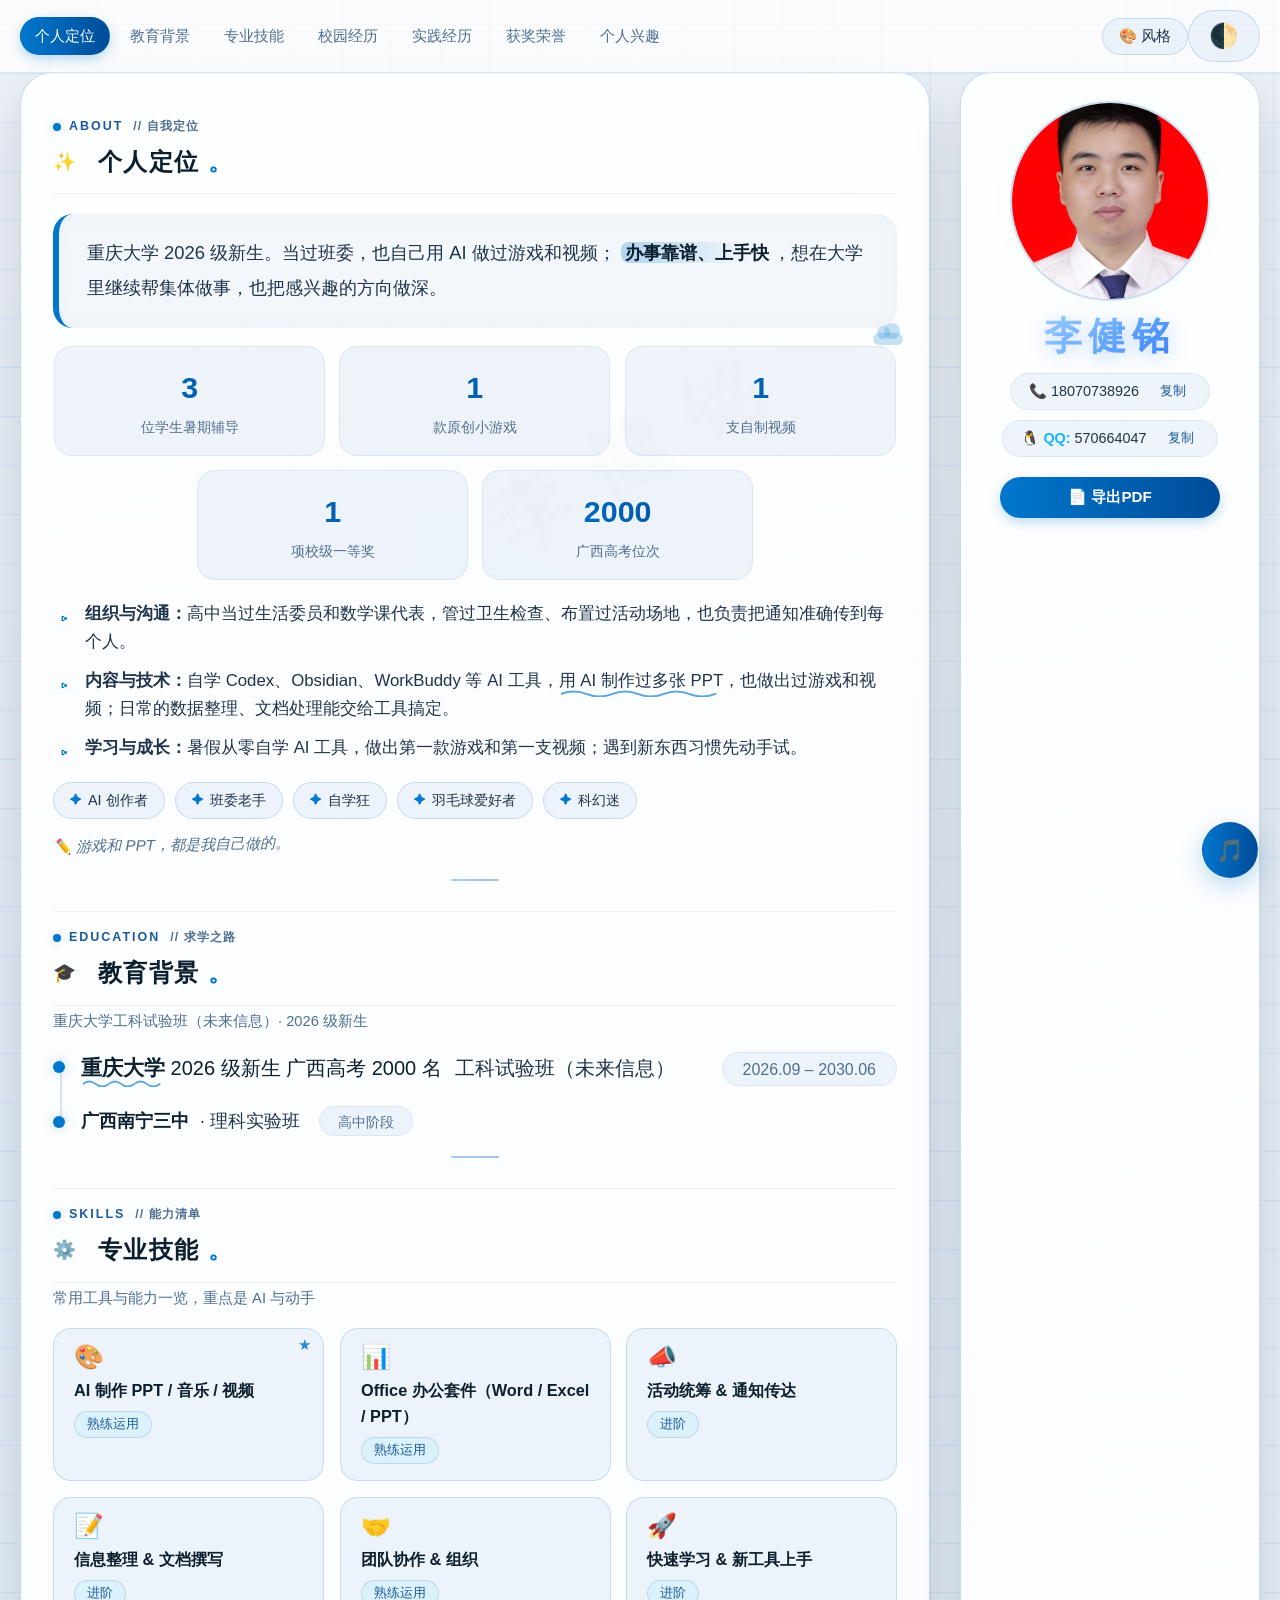
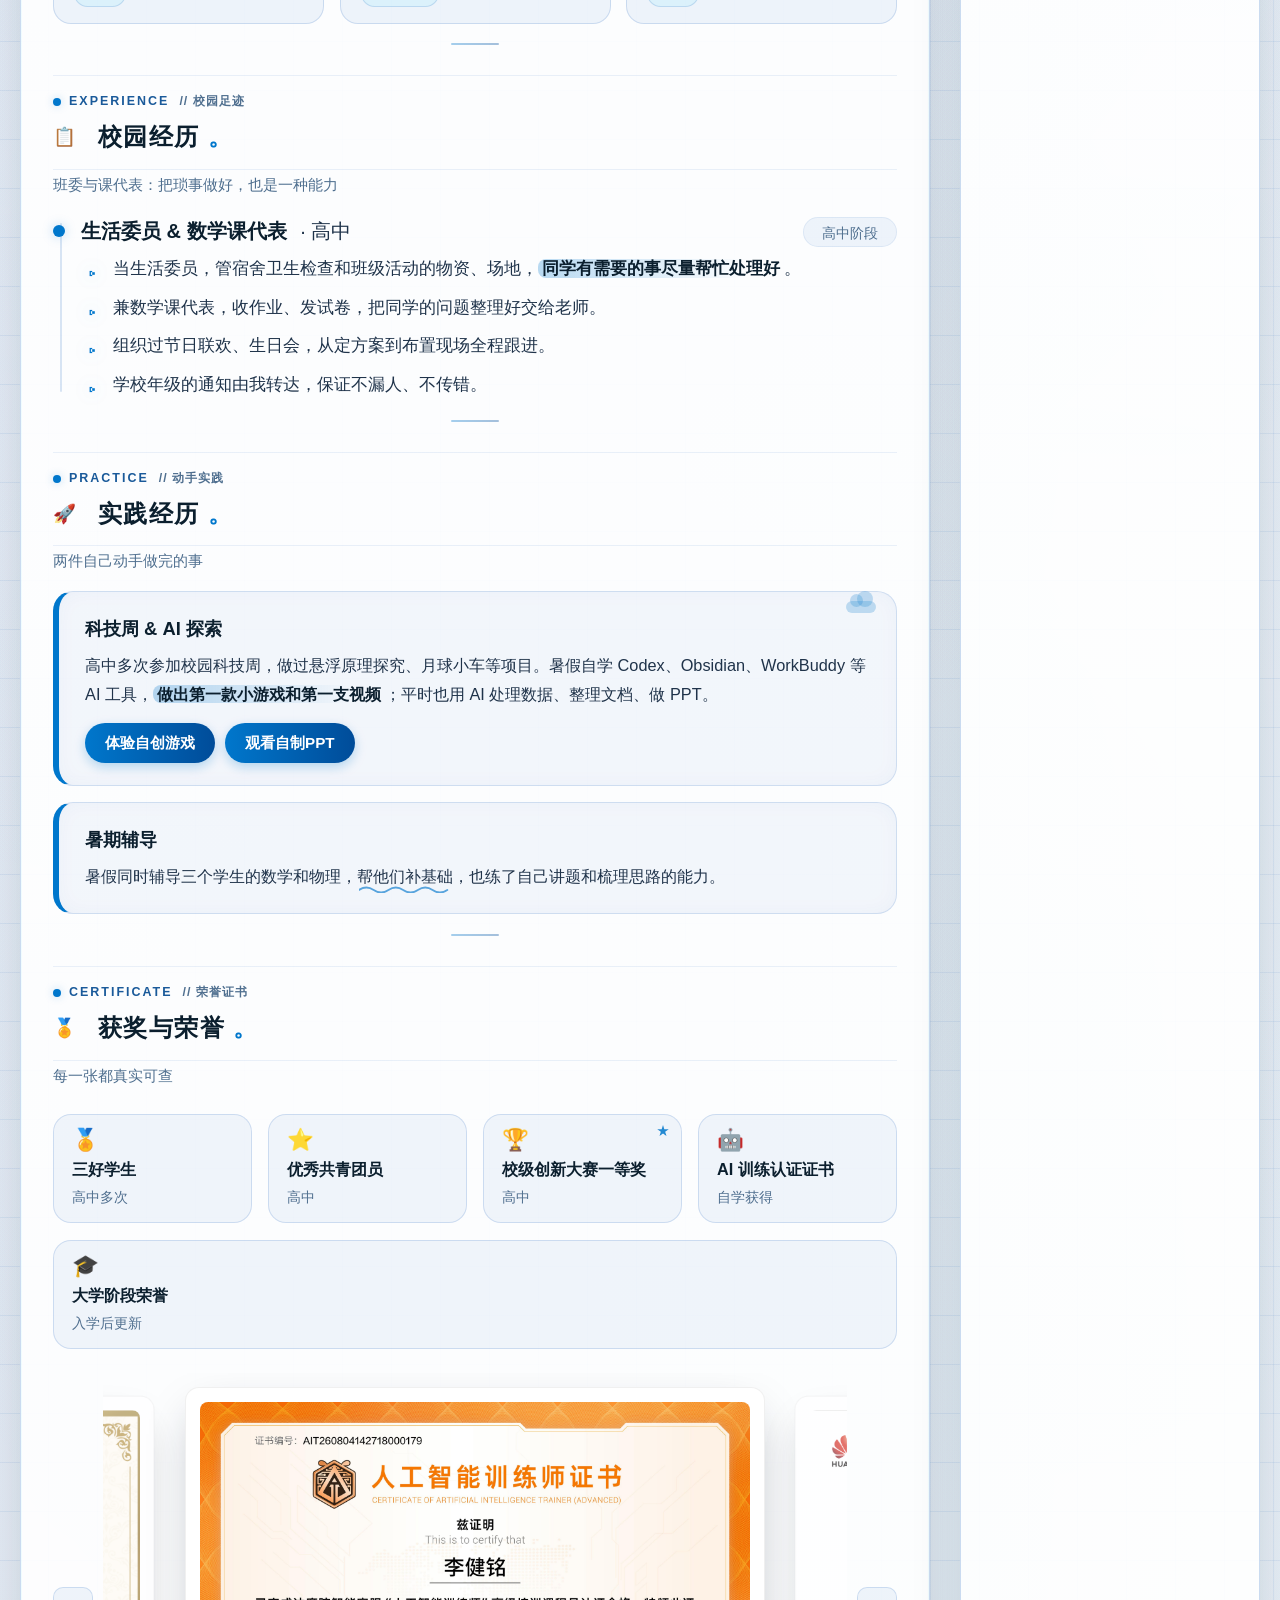
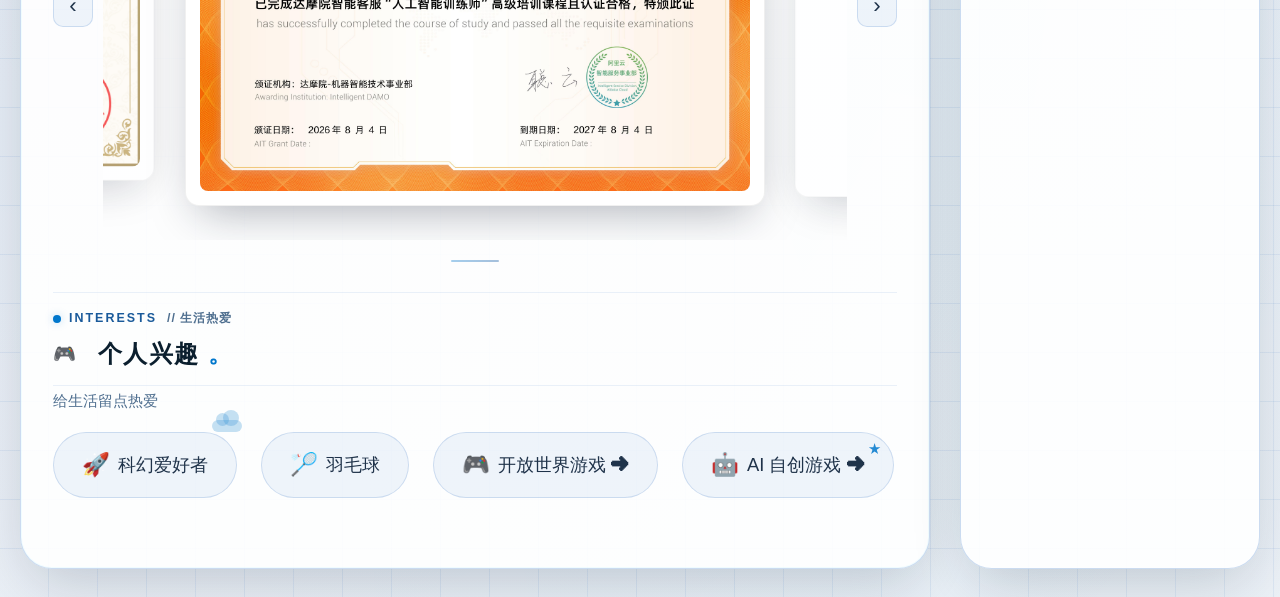
==== commit 3a785689: "Add files via upload" ====
--- a/index.html
+++ b/index.html
@@ -176,6 +176,10 @@
       white-space: nowrap;
       background: var(--nav-bg);
       border-bottom: 1px solid var(--nav-border);
+      transition: transform 0.3s ease;
+    }
+    .top-nav.nav-hidden {
+      transform: translateY(-100%);
     }
     .nav-link {
       color: var(--text-muted);
@@ -1048,17 +1052,21 @@
 
     /* ===== 定位页数据亮点 ===== */
     .stats-grid {
-      display: grid;
-      grid-template-columns: repeat(2, 1fr);
+      display: flex;
+      flex-wrap: wrap;
+      justify-content: center;
       gap: 14px;
       margin: 18px 0 20px;
     }
     .stat-card {
+      flex: 0 1 calc(33.333% - 10px);
+      min-width: 150px;
       background: var(--tag-bg);
       border: 1px solid var(--border-faint);
       border-radius: 18px;
       padding: 16px 18px;
       text-align: center;
+      box-sizing: border-box;
       transition: 0.25s;
     }
     .stat-card:hover {
@@ -1077,6 +1085,9 @@
       font-size: 0.9rem;
       color: var(--text-muted);
       margin-top: 4px;
+    }
+    @media (max-width: 600px) {
+      .stat-card { flex: 0 1 calc(50% - 8px); min-width: 0; }
     }
 
     /* ===== 时间轴（教育 / 校园经历） ===== */
@@ -1157,6 +1168,50 @@
     .btn-link:hover {
       transform: translateY(-2px);
       box-shadow: 0 8px 20px var(--accent-glow);
+    }
+
+    /* 按钮悬停预览浮窗 */
+    .hover-preview {
+      position: fixed;
+      z-index: 120;
+      width: 300px;
+      max-width: calc(100vw - 24px);
+      pointer-events: none;
+      opacity: 0;
+      transform: translate(-50%, calc(-100% - 8px));
+      transition: opacity 0.22s ease, transform 0.22s ease;
+    }
+    .hover-preview.show {
+      opacity: 1;
+      transform: translate(-50%, calc(-100% - 18px));
+    }
+    .hover-preview.below {
+      transform: translate(-50%, 14px);
+    }
+    .hover-preview.below.show {
+      transform: translate(-50%, 22px);
+    }
+    .hover-preview img {
+      display: block;
+      width: 100%;
+      border-radius: 14px;
+      border: 1px solid var(--card-border);
+      box-shadow: 0 22px 56px -16px rgba(0, 0, 0, 0.45);
+      background: #fff;
+    }
+    .hover-preview-cap {
+      margin-top: 10px;
+      text-align: center;
+      font-size: 0.85rem;
+      color: var(--text-secondary);
+      background: var(--bg-card);
+      border: 1px solid var(--card-border);
+      border-radius: 40px;
+      padding: 6px 14px;
+      width: fit-content;
+      margin-left: auto;
+      margin-right: auto;
+      box-shadow: var(--card-shadow);
     }
     .demo-tag {
       font-size: 0.88rem;
@@ -1206,6 +1261,7 @@
       .page:not(.active) { display: block !important; } 
       
       .top-nav, #scrollProgress, .theme-toggle, .print-btn, .copy-btn, .music-float, .music-panel, .music-modal, .style-modal, #backTopBtn, .style-btn, .style-float, .style-panel, #cursorGlow, #particleCanvas, .mobile-bar { display: none !important; }
+      .hover-preview { display: none !important; }
       body::after { display: none !important; }
       .qa-hint, .hl-wave, .doodle { display: none !important; }
       .hl { background: none !important; color: #000 !important; }
@@ -1547,7 +1603,7 @@
     @media (max-width: 900px) {
       .mobile-bar { display: flex; }
       .music-float, .style-float, #backTopBtn { display: none !important; }
-      body { padding-bottom: 84px; }
+      body { padding-bottom: 84px; padding-top: 86px; }
     }
 
     /* ===== 霓虹粒子 ===== */
@@ -1815,8 +1871,9 @@
       max-height: 48px;
     }
 
+    /* ===== 进入动画：居中标语 ===== */
   </style>
-</head>
+</head>
 <body>
 
 <div class="top-nav" id="topNav">
@@ -1843,7 +1900,6 @@
 <div id="cursorGlow" aria-hidden="true"></div>
 <div id="mouseTrail" aria-hidden="true"></div>
 <canvas id="particleCanvas" aria-hidden="true"></canvas>
-
 <div class="container">
   <!-- 左侧内容区 -->
   <div class="content">
@@ -1859,10 +1915,11 @@
           <span class="hl">办事靠谱、上手快</span>，想在大学里继续帮集体做事，也把感兴趣的方向做深。
         </p>
 <div class="stats-grid deco-holder cloud-anchor">
-          <div class="stat-card tilt"><div class="stat-num" data-count="3">0</div><div class="stat-label">位学生暑期辅导</div></div>
-          <div class="stat-card tilt"><div class="stat-num" data-count="1">0</div><div class="stat-label">款原创小游戏</div></div>
-          <div class="stat-card tilt"><div class="stat-num" data-count="1">0</div><div class="stat-label">支自制视频</div></div>
-          <div class="stat-card tilt"><div class="stat-num" data-count="1">0</div><div class="stat-label">项校级一等奖</div></div>
+<div class="stat-card tilt"><div class="stat-num" data-count="3">0</div><div class="stat-label">位学生暑期辅导</div></div>
+<div class="stat-card tilt"><div class="stat-num" data-count="1">0</div><div class="stat-label">款原创小游戏</div></div>
+<div class="stat-card tilt"><div class="stat-num" data-count="1">0</div><div class="stat-label">支自制视频</div></div>
+<div class="stat-card tilt"><div class="stat-num" data-count="1">0</div><div class="stat-label">项校级一等奖</div></div>
+<div class="stat-card tilt"><div class="stat-num" data-count="2000">0</div><div class="stat-label">广西高考位次</div></div>
         </div>
         <div class="exp-desc">
           <ul>
@@ -1893,6 +1950,7 @@
             <div>
 <span class="school deco-anchor wave-anchor">重庆大学</span>
               <span class="badge">2026 级新生</span>
+              <span class="badge">广西高考 2000 名</span>
               <span style="font-weight:400; color:var(--text-secondary); margin-left:8px;">工科试验班（未来信息）</span>
             </div>
             <div class="date">2026.09 – 2030.06</div>
@@ -1959,7 +2017,8 @@
           <p>高中多次参加校园科技周，做过悬浮原理探究、月球小车等项目。暑假自学 Codex、Obsidian、WorkBuddy 等 AI 工具，<span class="hl">做出第一款小游戏和第一支视频</span>；平时也用 AI 处理数据、整理文档、做 PPT。</p>
           <div class="qa-hint">可以聊：这款游戏是怎么用 AI 一步步做出来的？</div>
           <div class="project-actions">
-            <a class="btn-link" href="https://jazzy-churros-945056.netlify.app/" target="_blank" rel="noopener noreferrer">体验自创游戏</a>
+            <a class="btn-link" href="https://jazzy-churros-945056.netlify.app/" target="_blank" rel="noopener noreferrer" data-preview="assets/game_preview.png" data-preview-label="坦克大战 · 我的自制游戏">体验自创游戏</a>
+            <a class="btn-link" href="ppt/index.html" target="_blank" rel="noopener noreferrer" data-preview="assets/ppt_preview.png" data-preview-label="人工智能的进化 · 我的自制PPT">观看自制PPT</a>
           </div>
         </div>
         <div class="project-card reveal tilt">
@@ -2212,14 +2271,15 @@
       }
     }
 
+    // 霓虹水面：深色水底 + 鼠标移动处泛起涟漪
     function applyStyle(name) {
       html.setAttribute('data-style', name);
       try { localStorage.setItem('resumeStyle', name); } catch (_) {}
       styleItems.forEach(function(it) {
         it.classList.toggle('active', it.getAttribute('data-style') === name);
       });
-      if (name === 'neon') startParticles();
-      else stopParticles();
+      if (name === 'neon') { startParticles(); }
+      else { stopParticles(); }
     }
     if (styleBtn && stylePanel) {
       var pendingStyle = null;
@@ -2288,6 +2348,7 @@
     var progressBar = document.getElementById('scrollProgress');
     var backTopBtn = document.getElementById('backTopBtn');
     var backTopBtnM = document.getElementById('backTopBtnM');
+    var lastScrollY = 0;
 
     function updateScrollState() {
       var st = window.pageYOffset || document.documentElement.scrollTop || 0;
@@ -2304,10 +2365,20 @@
       if (sections.length) {
         var lastSec = sections[sections.length - 1];
         var lastBottom = lastSec.getBoundingClientRect().bottom + st;
-        if (st + window.innerHeight >= lastBottom - 8) {
+      if (st + window.innerHeight >= lastBottom - 8) {
           currentId = lastSec.id;
         }
       }
+      // 移动端：下滑隐藏导航，上滑显示
+      var topNavHide = document.getElementById('topNav');
+      if (topNavHide) {
+        if (window.innerWidth <= 900 && st > lastScrollY + 2 && st > 140) {
+          topNavHide.classList.add('nav-hidden');
+        } else {
+          topNavHide.classList.remove('nav-hidden');
+        }
+      }
+      lastScrollY = st;
       navLinks.forEach(function(link) {
         link.classList.toggle('active', link.getAttribute('href') === '#' + currentId);
       });
@@ -2677,6 +2748,45 @@
       }
     }
 
+    // 按钮悬停预览浮窗（桌面端）
+    if (window.matchMedia('(hover: hover) and (pointer: fine)').matches) {
+      var hoverPreview = document.createElement('div');
+      hoverPreview.className = 'hover-preview';
+      hoverPreview.setAttribute('aria-hidden', 'true');
+      var hoverImg = document.createElement('img');
+      var hoverCap = document.createElement('div');
+      hoverCap.className = 'hover-preview-cap';
+      hoverPreview.appendChild(hoverImg);
+      hoverPreview.appendChild(hoverCap);
+      document.body.appendChild(hoverPreview);
+
+      var previewSource = null;
+      function placeHoverPreview() {
+        if (!previewSource) return;
+        var r = previewSource.getBoundingClientRect();
+        var below = r.top < 320;
+        hoverPreview.classList.toggle('below', below);
+        hoverPreview.style.left = Math.round(r.left + r.width / 2) + 'px';
+        hoverPreview.style.top = Math.round(below ? r.bottom : r.top) + 'px';
+      }
+      document.querySelectorAll('[data-preview]').forEach(function(btn) {
+        btn.addEventListener('mouseenter', function() {
+          previewSource = btn;
+          hoverImg.src = btn.getAttribute('data-preview');
+          hoverCap.innerText = btn.getAttribute('data-preview-label') || '';
+          placeHoverPreview();
+          hoverPreview.classList.add('show');
+        });
+        btn.addEventListener('mouseleave', function() {
+          hoverPreview.classList.remove('show');
+          previewSource = null;
+        });
+      });
+      window.addEventListener('resize', function() {
+        if (hoverPreview.classList.contains('show')) placeHoverPreview();
+      });
+    }
+
     // 复制功能逻辑
     var copyBtns = document.querySelectorAll('.copy-btn');
     copyBtns.forEach(function(btn) {
@@ -2751,7 +2861,11 @@
       });
     }
 
-  })();
+    // 进入动画：先背景 + 艺术字，点击后正文四周聚集
+
+    // 初始化触发一次滚动状态（含移动端导航）
+    updateScrollState();
+  })();
 
   // ===== 音乐播放器功能 =====
   var songs = [
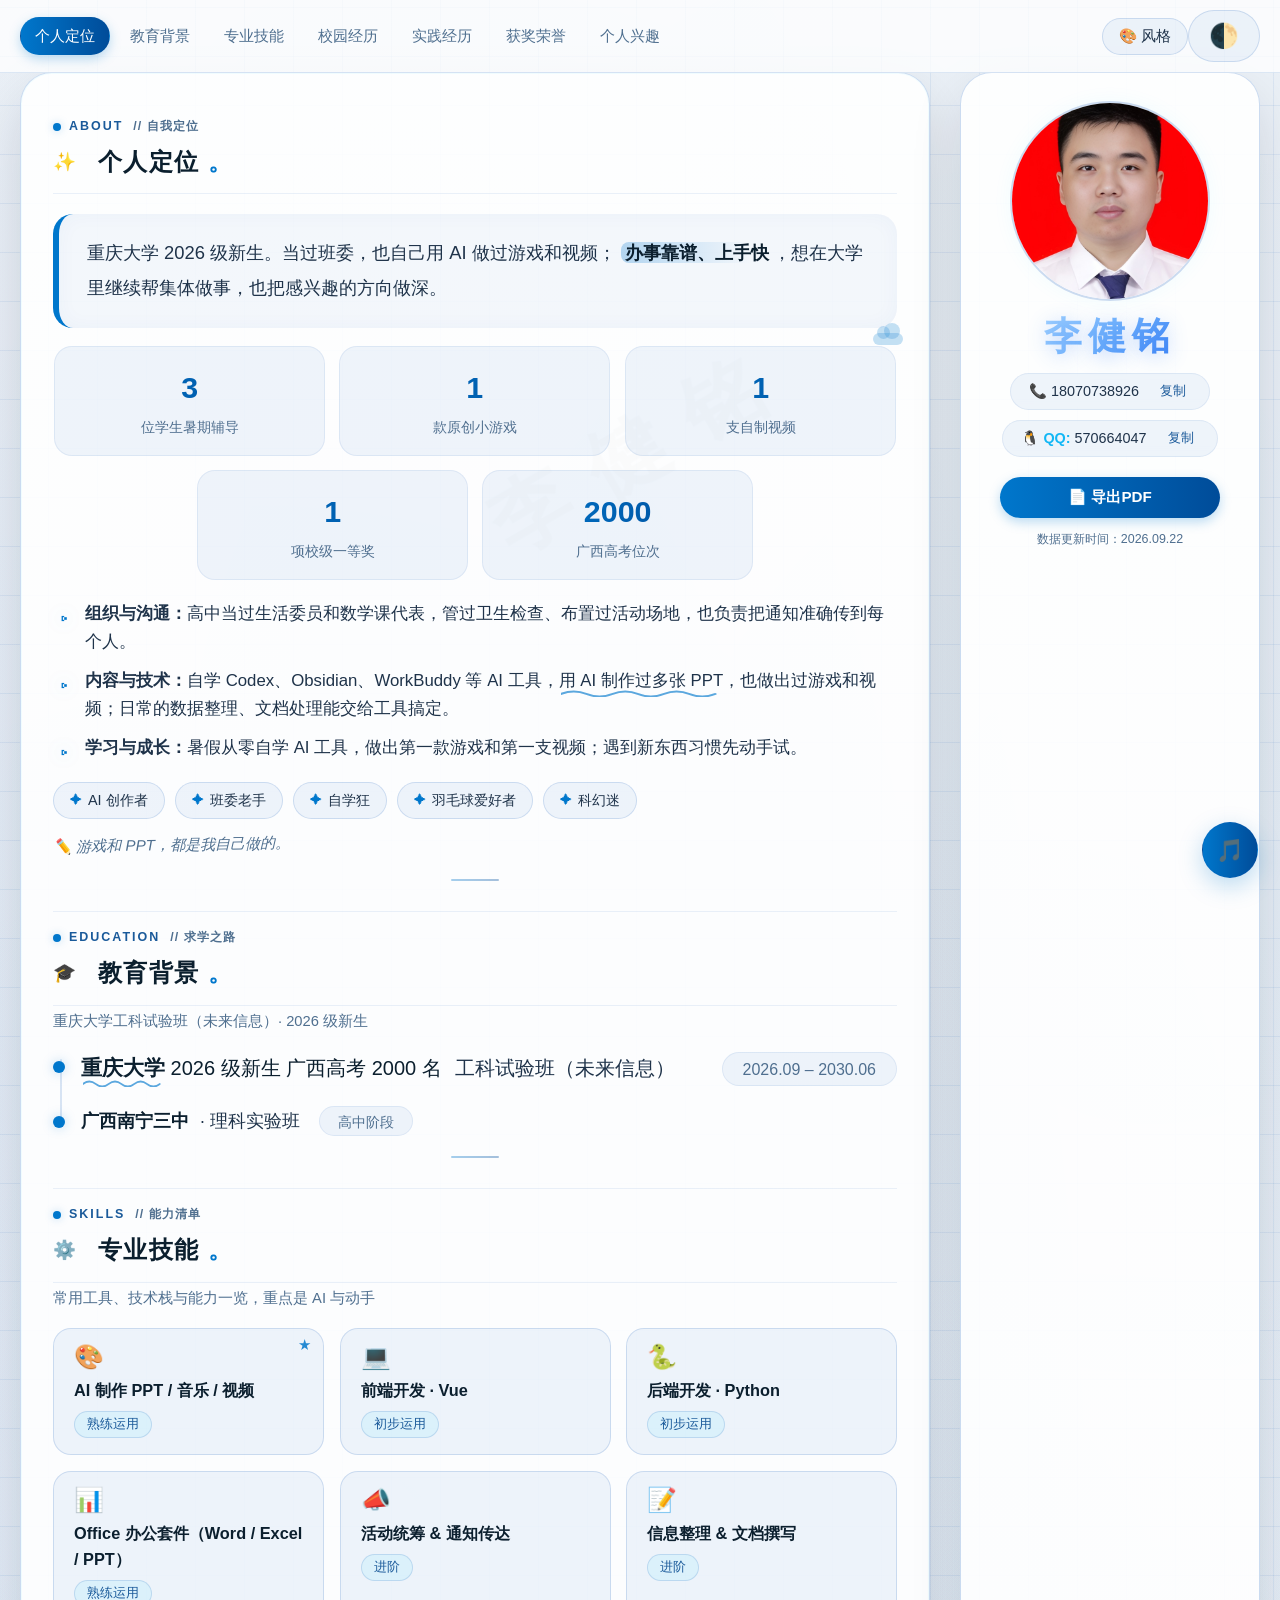
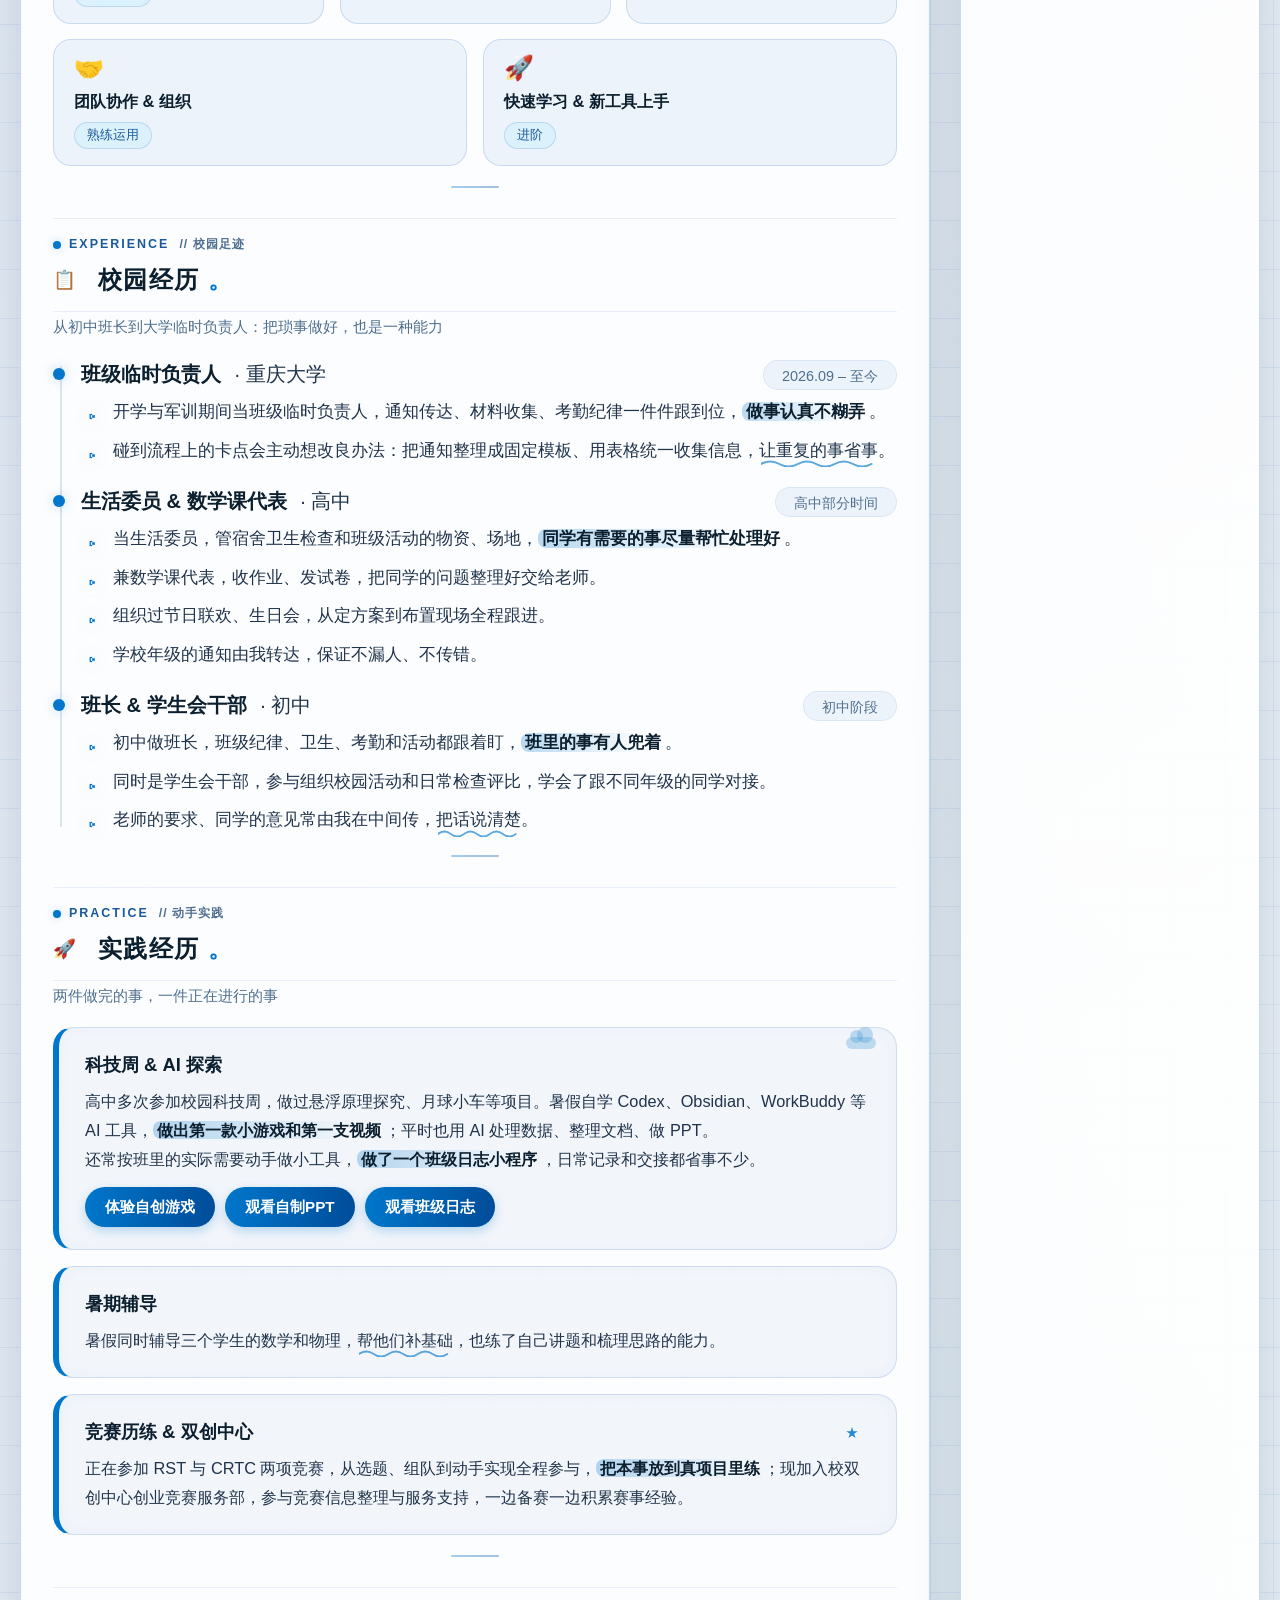
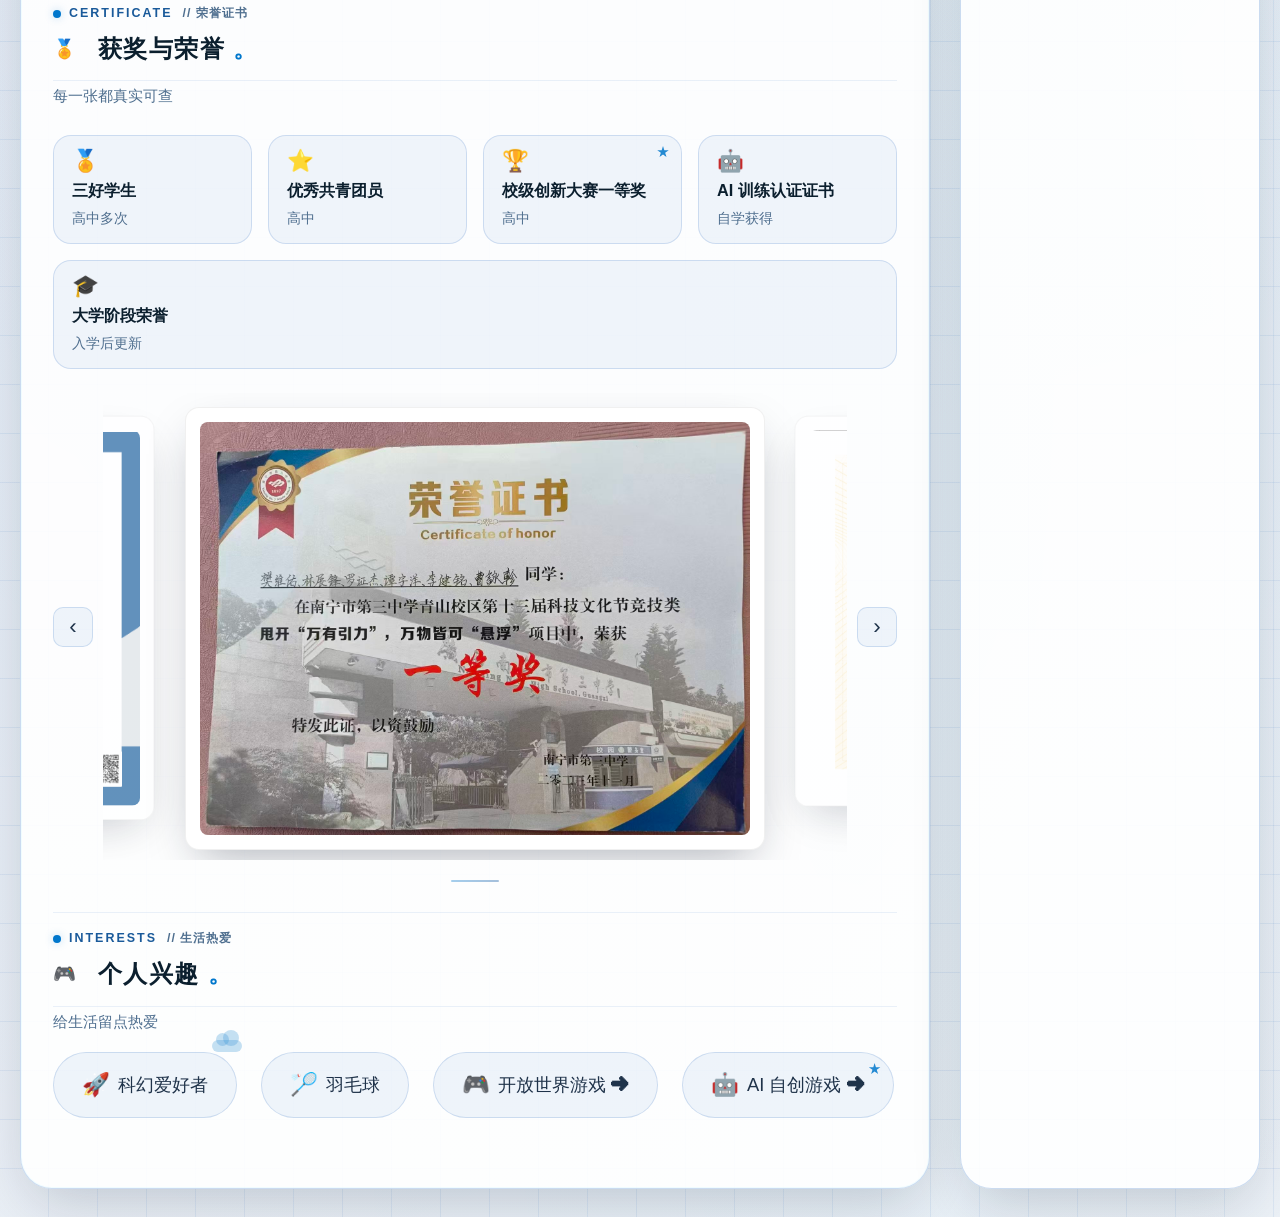
==== commit 2b2c61fd: "Add files via upload" ====
--- a/index.html
+++ b/index.html
@@ -1969,9 +1969,11 @@
           <div class="title-kicker"><span class="kicker-dot"></span>SKILLS <em>// 能力清单</em></div>
           <h2><span class="title-icon">⚙️</span>专业技能<span class="title-period">。</span></h2>
         </div>
-        <p class="sec-lead">常用工具与能力一览，重点是 AI 与动手</p>
+        <p class="sec-lead">常用工具、技术栈与能力一览，重点是 AI 与动手</p>
         <div class="skills-grid">
 <div class="skill-card reveal tilt deco-holder star-anchor"><span class="skill-icon">🎨</span><span class="skill-name">AI 制作 PPT / 音乐 / 视频</span><span class="skill-tier">熟练运用</span></div>
+          <div class="skill-card reveal tilt"><span class="skill-icon">💻</span><span class="skill-name">前端开发 · Vue</span><span class="skill-tier">初步运用</span></div>
+          <div class="skill-card reveal tilt"><span class="skill-icon">🐍</span><span class="skill-name">后端开发 · Python</span><span class="skill-tier">初步运用</span></div>
           <div class="skill-card reveal tilt"><span class="skill-icon">📊</span><span class="skill-name">Office 办公套件（Word / Excel / PPT）</span><span class="skill-tier">熟练运用</span></div>
           <div class="skill-card reveal tilt"><span class="skill-icon">📣</span><span class="skill-name">活动统筹 &amp; 通知传达</span><span class="skill-tier">进阶</span></div>
           <div class="skill-card reveal tilt"><span class="skill-icon">📝</span><span class="skill-name">信息整理 &amp; 文档撰写</span><span class="skill-tier">进阶</span></div>
@@ -1986,12 +1988,24 @@
           <div class="title-kicker"><span class="kicker-dot"></span>EXPERIENCE <em>// 校园足迹</em></div>
           <h2><span class="title-icon">📋</span>校园经历<span class="title-period">。</span></h2>
         </div>
-        <p class="sec-lead">班委与课代表：把琐事做好，也是一种能力</p>
+        <p class="sec-lead">从初中班长到大学临时负责人：把琐事做好，也是一种能力</p>
         <div class="timeline">
           <div class="timeline-item exp-item">
             <div class="exp-header">
+              <div class="exp-title">班级临时负责人 <span class="exp-org">· 重庆大学</span></div>
+              <div class="exp-date">2026.09 – 至今</div>
+            </div>
+            <div class="exp-desc">
+              <ul>
+              <li>开学与军训期间当班级临时负责人，通知传达、材料收集、考勤纪律一件件跟到位，<span class="hl">做事认真不糊弄</span>。</li>
+              <li>碰到流程上的卡点会主动想改良办法：把通知整理成固定模板、用表格统一收集信息，<span class="deco-anchor wave-anchor">让重复的事省事</span>。</li>
+              </ul>
+            </div>
+          </div>
+          <div class="timeline-item exp-item">
+            <div class="exp-header">
               <div class="exp-title">生活委员 &amp; 数学课代表 <span class="exp-org">· 高中</span></div>
-              <div class="exp-date">高中阶段</div>
+              <div class="exp-date">高中部分时间</div>
             </div>
             <div class="exp-desc">
               <ul>
@@ -2002,6 +2016,19 @@
               </ul>
             </div>
           </div>
+          <div class="timeline-item exp-item">
+            <div class="exp-header">
+              <div class="exp-title">班长 &amp; 学生会干部 <span class="exp-org">· 初中</span></div>
+              <div class="exp-date">初中阶段</div>
+            </div>
+            <div class="exp-desc">
+              <ul>
+              <li>初中做班长，班级纪律、卫生、考勤和活动都跟着盯，<span class="hl">班里的事有人兜着</span>。</li>
+              <li>同时是学生会干部，参与组织校园活动和日常检查评比，学会了跟不同年级的同学对接。</li>
+              <li>老师的要求、同学的意见常由我在中间传，<span class="deco-anchor wave-anchor">把话说清楚</span>。</li>
+              </ul>
+            </div>
+          </div>
         </div>
       </div>
 
@@ -2011,20 +2038,26 @@
           <div class="title-kicker"><span class="kicker-dot"></span>PRACTICE <em>// 动手实践</em></div>
           <h2><span class="title-icon">🚀</span>实践经历<span class="title-period">。</span></h2>
         </div>
-        <p class="sec-lead">两件自己动手做完的事</p>
+        <p class="sec-lead">两件做完的事，一件正在进行的事</p>
         <div class="project-card reveal tilt">
 <h3 class="deco-holder cloud-anchor">科技周 &amp; AI 探索</h3>
-          <p>高中多次参加校园科技周，做过悬浮原理探究、月球小车等项目。暑假自学 Codex、Obsidian、WorkBuddy 等 AI 工具，<span class="hl">做出第一款小游戏和第一支视频</span>；平时也用 AI 处理数据、整理文档、做 PPT。</p>
+          <p>高中多次参加校园科技周，做过悬浮原理探究、月球小车等项目。暑假自学 Codex、Obsidian、WorkBuddy 等 AI 工具，<span class="hl">做出第一款小游戏和第一支视频</span>；平时也用 AI 处理数据、整理文档、做 PPT。<br>还常按班里的实际需要动手做小工具，<span class="hl">做了一个班级日志小程序</span>，日常记录和交接都省事不少。</p>
           <div class="qa-hint">可以聊：这款游戏是怎么用 AI 一步步做出来的？</div>
           <div class="project-actions">
             <a class="btn-link" href="https://jazzy-churros-945056.netlify.app/" target="_blank" rel="noopener noreferrer" data-preview="assets/game_preview.png" data-preview-label="坦克大战 · 我的自制游戏">体验自创游戏</a>
             <a class="btn-link" href="ppt/index.html" target="_blank" rel="noopener noreferrer" data-preview="assets/ppt_preview.png" data-preview-label="人工智能的进化 · 我的自制PPT">观看自制PPT</a>
+            <a class="btn-link" href="https://kiana222.github.io/calendar/" target="_blank" rel="noopener noreferrer">观看班级日志</a>
           </div>
         </div>
         <div class="project-card reveal tilt">
           <h3>暑期辅导</h3>
 <p>暑假同时辅导三个学生的数学和物理，<span class="deco-anchor wave-anchor">帮他们补基础</span>，也练了自己讲题和梳理思路的能力。</p>
           <div class="qa-hint">可以聊：同时带三个学生，进度和节奏怎么排？</div>
+        </div>
+        <div class="project-card reveal tilt">
+          <h3 class="deco-holder star-anchor">竞赛历练 &amp; 双创中心</h3>
+          <p>正在参加 RST 与 CRTC 两项竞赛，从选题、组队到动手实现全程参与，<span class="hl">把本事放到真项目里练</span>；现加入校双创中心创业竞赛服务部，参与竞赛信息整理与服务支持，一边备赛一边积累赛事经验。</p>
+          <div class="qa-hint">可以聊：两个竞赛同时在跑，时间和分工是怎么安排的？</div>
         </div>
       </div>
 
@@ -2112,6 +2145,7 @@
         <button class="copy-btn" data-clipboard-text="570664047">复制</button>
       </div>
       <button class="print-btn" onclick="window.print()">📄 导出PDF</button>
+      <div style="margin-top:2px; font-size:0.78rem; color:var(--text-muted);">数据更新时间：2026.09.22</div>
     </div>
   </div>
 </div>
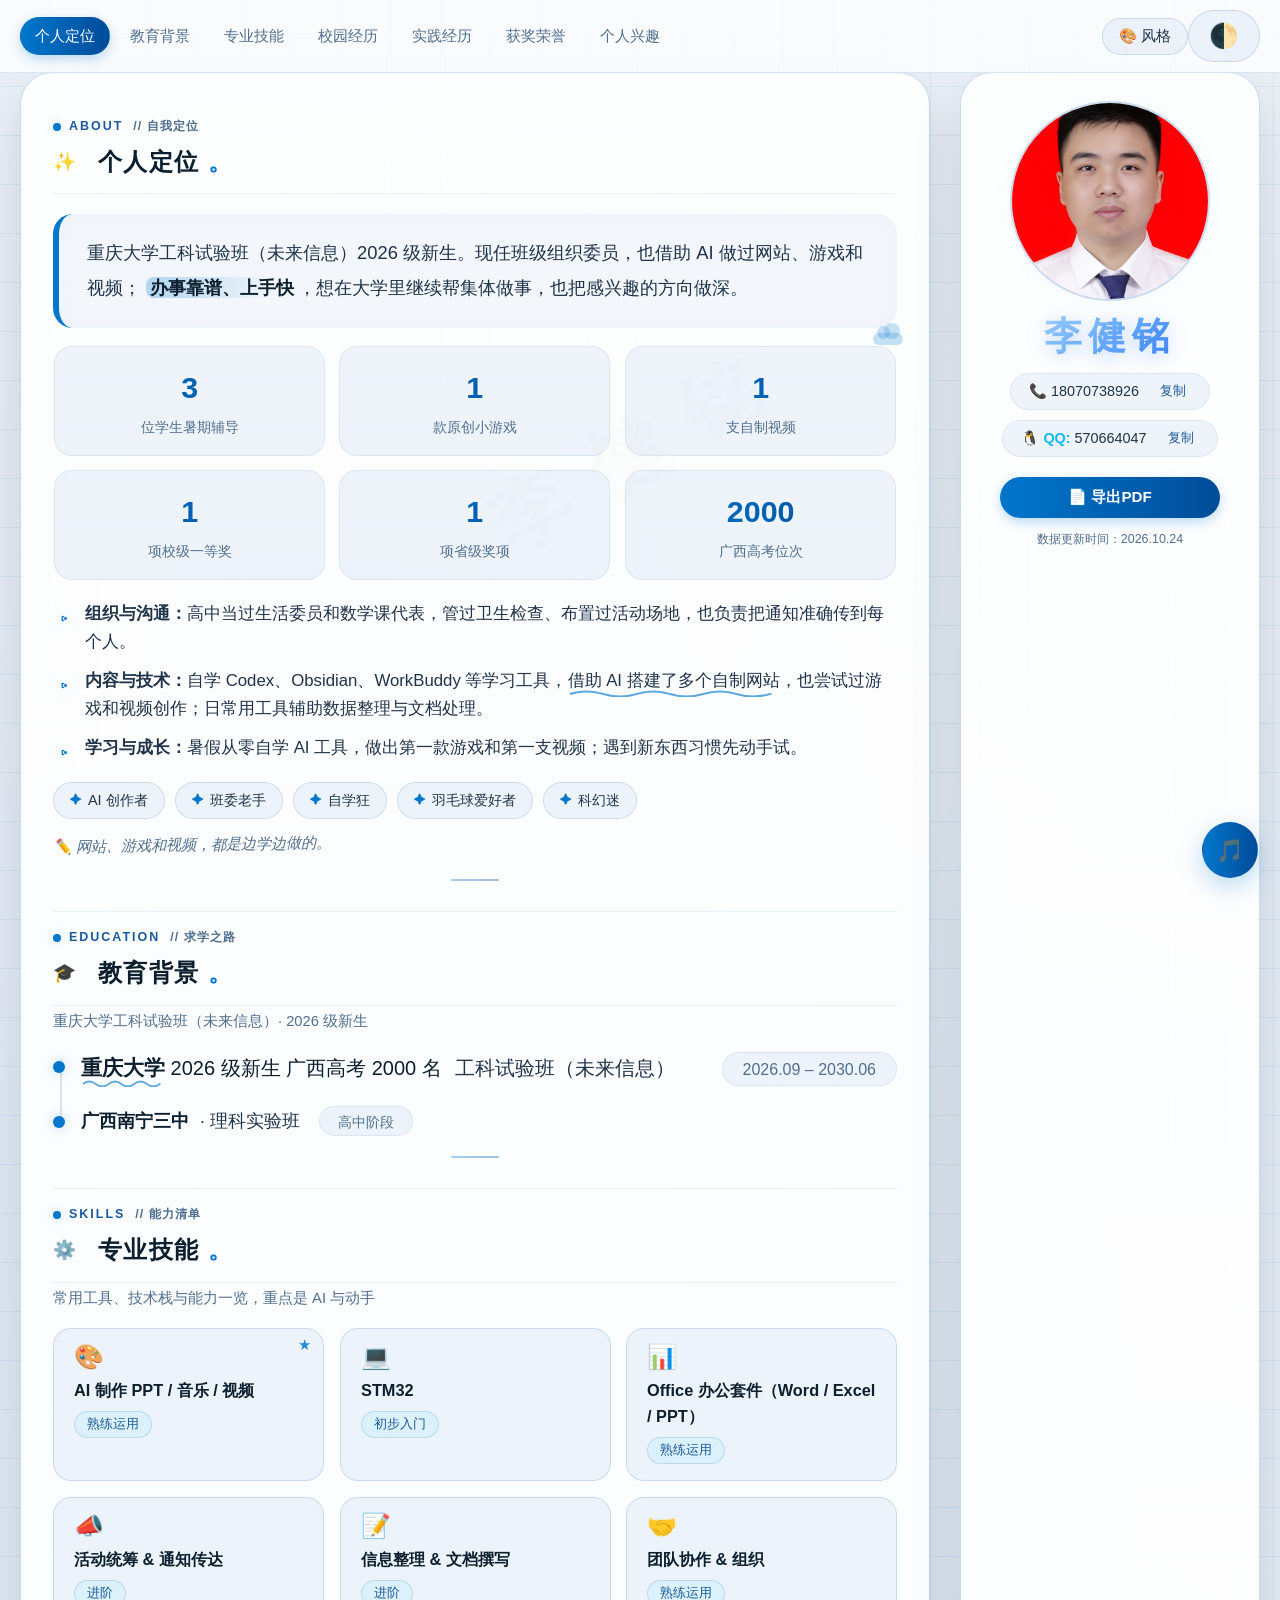
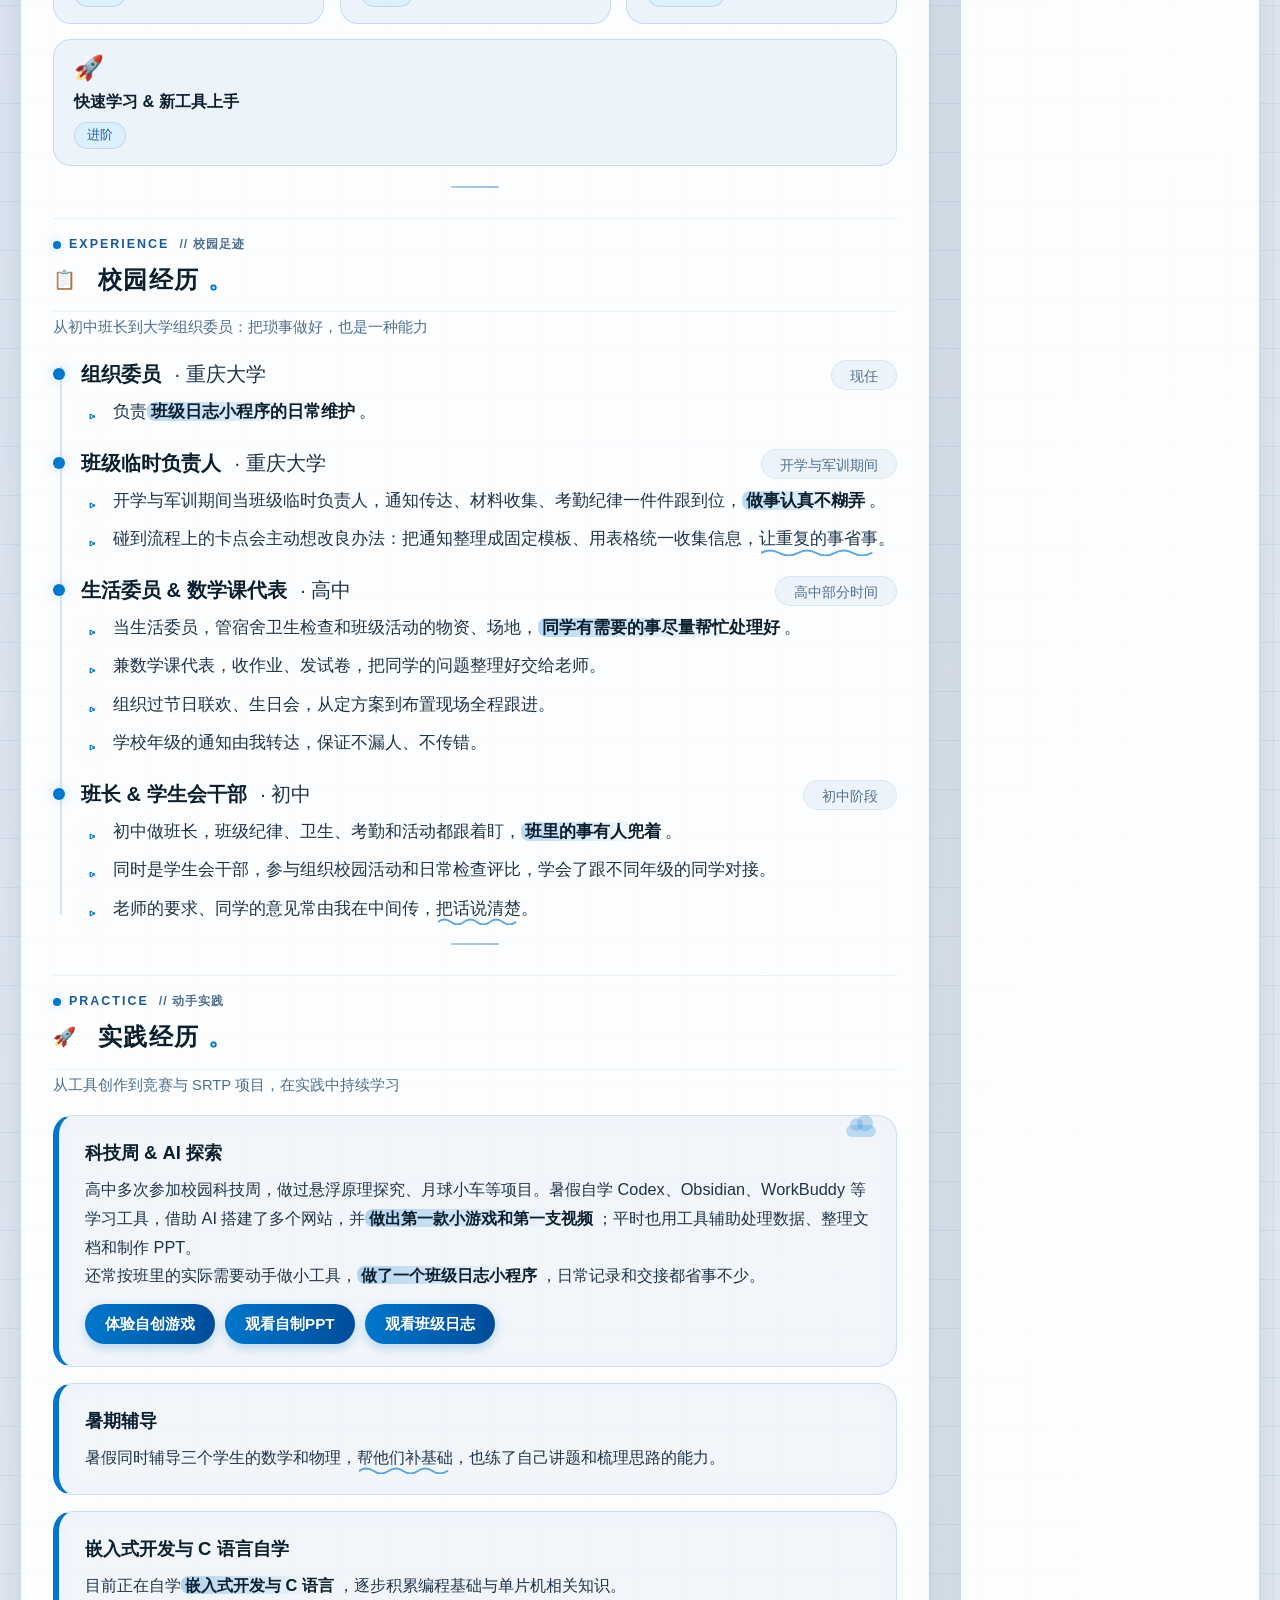
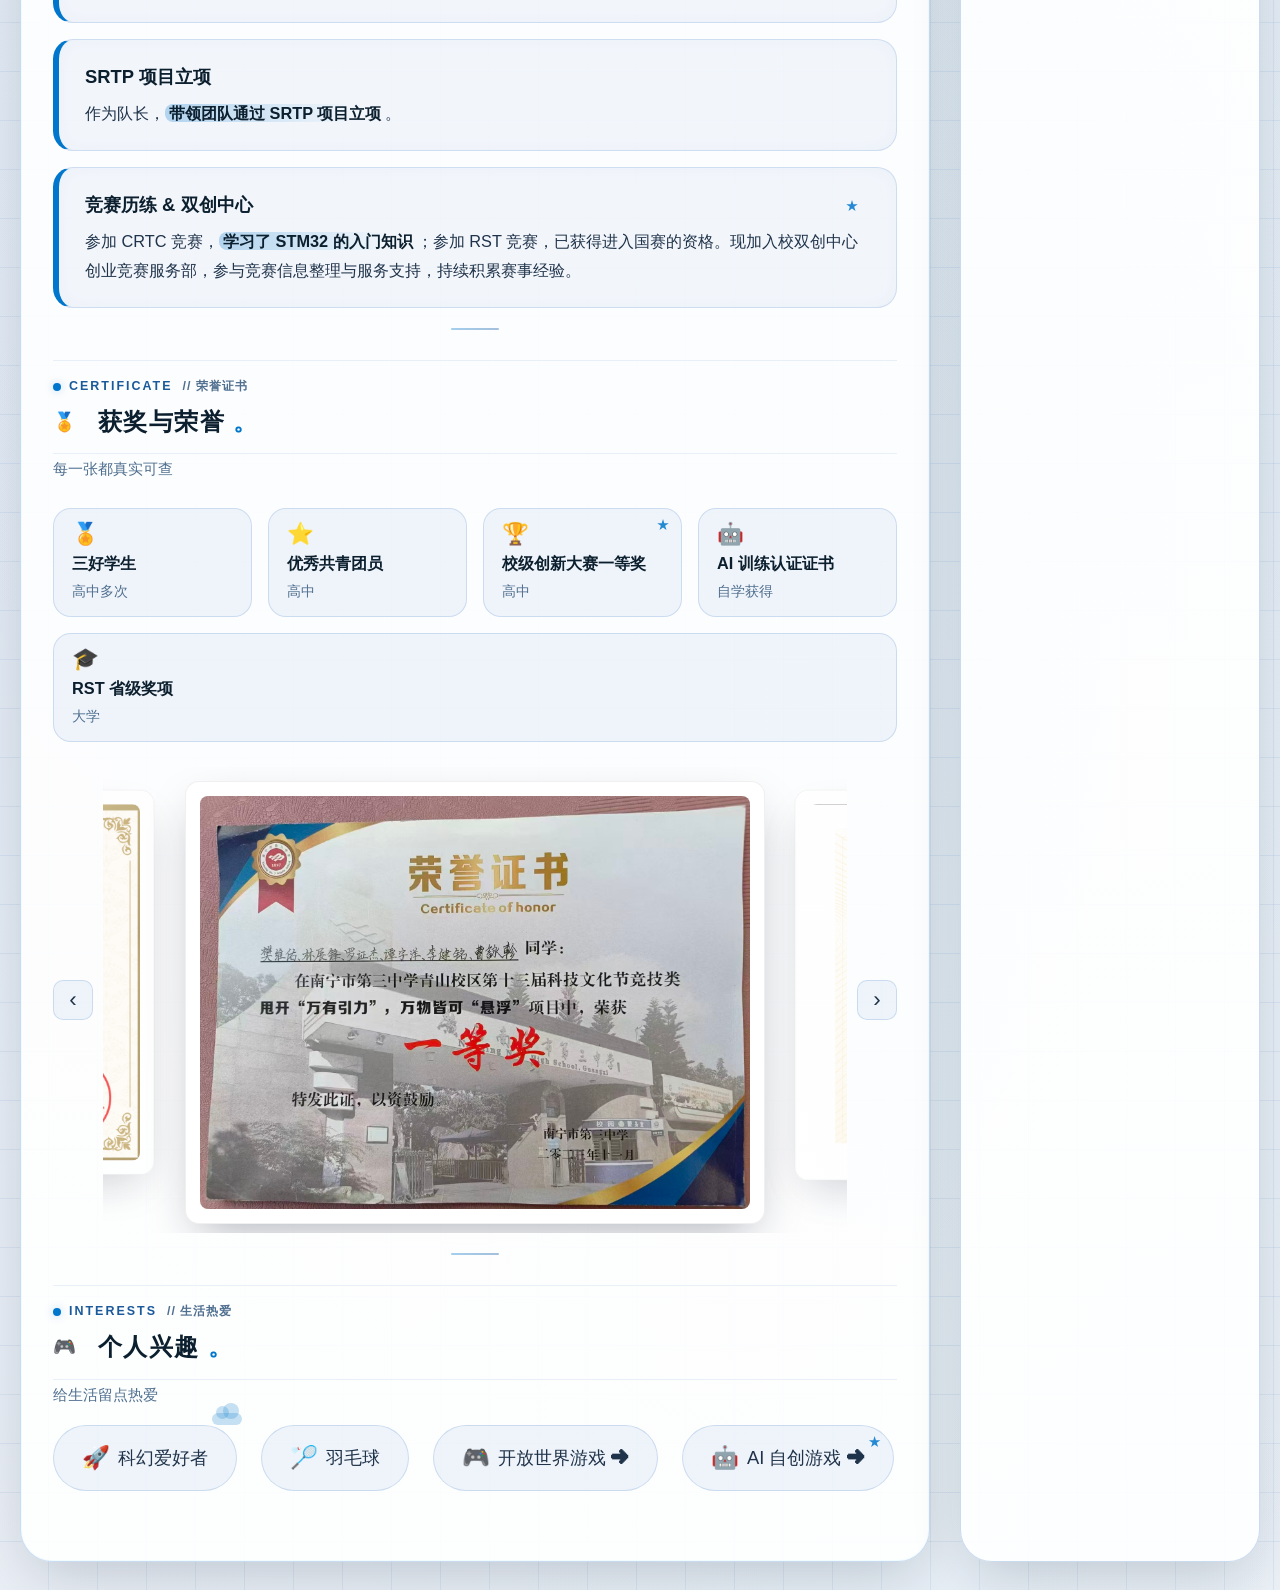
==== commit adb0e277: "Add files via upload" ====
--- a/index.html
+++ b/index.html
@@ -1911,7 +1911,7 @@
           <h2><span class="title-icon">✨</span>个人定位<span class="title-period">。</span></h2>
         </div>
         <p class="about-lead">
-          重庆大学 2026 级新生。当过班委，也自己用 AI 做过游戏和视频；
+          重庆大学工科试验班（未来信息）2026 级新生。现任班级组织委员，也借助 AI 做过网站、游戏和视频；
           <span class="hl">办事靠谱、上手快</span>，想在大学里继续帮集体做事，也把感兴趣的方向做深。
         </p>
 <div class="stats-grid deco-holder cloud-anchor">
@@ -1919,12 +1919,13 @@
 <div class="stat-card tilt"><div class="stat-num" data-count="1">0</div><div class="stat-label">款原创小游戏</div></div>
 <div class="stat-card tilt"><div class="stat-num" data-count="1">0</div><div class="stat-label">支自制视频</div></div>
 <div class="stat-card tilt"><div class="stat-num" data-count="1">0</div><div class="stat-label">项校级一等奖</div></div>
+<div class="stat-card tilt"><div class="stat-num" data-count="1">0</div><div class="stat-label">项省级奖项</div></div>
 <div class="stat-card tilt"><div class="stat-num" data-count="2000">0</div><div class="stat-label">广西高考位次</div></div>
         </div>
         <div class="exp-desc">
           <ul>
             <li><strong>组织与沟通：</strong>高中当过生活委员和数学课代表，管过卫生检查、布置过活动场地，也负责把通知准确传到每个人。</li>
-<li><strong>内容与技术：</strong>自学 Codex、Obsidian、WorkBuddy 等 AI 工具，<span class="deco-anchor wave-anchor">用 AI 制作过多张 PPT</span>，也做出过游戏和视频；日常的数据整理、文档处理能交给工具搞定。</li>
+<li><strong>内容与技术：</strong>自学 Codex、Obsidian、WorkBuddy 等学习工具，<span class="deco-anchor wave-anchor">借助 AI 搭建了多个自制网站</span>，也尝试过游戏和视频创作；日常用工具辅助数据整理与文档处理。</li>
             <li><strong>学习与成长：</strong>暑假从零自学 AI 工具，做出第一款游戏和第一支视频；遇到新东西习惯先动手试。</li>
           </ul>
         </div>
@@ -1935,7 +1936,7 @@
           <span class="persona-tag">羽毛球爱好者</span>
           <span class="persona-tag">科幻迷</span>
         </div>
-        <p class="handnote">✏️ 游戏和 PPT，都是我自己做的。</p>
+        <p class="handnote">✏️ 网站、游戏和视频，都是边学边做的。</p>
       </div>
 
       <!-- 页面2: 教育背景 -->
@@ -1972,8 +1973,7 @@
         <p class="sec-lead">常用工具、技术栈与能力一览，重点是 AI 与动手</p>
         <div class="skills-grid">
 <div class="skill-card reveal tilt deco-holder star-anchor"><span class="skill-icon">🎨</span><span class="skill-name">AI 制作 PPT / 音乐 / 视频</span><span class="skill-tier">熟练运用</span></div>
-          <div class="skill-card reveal tilt"><span class="skill-icon">💻</span><span class="skill-name">前端开发 · Vue</span><span class="skill-tier">初步运用</span></div>
-          <div class="skill-card reveal tilt"><span class="skill-icon">🐍</span><span class="skill-name">后端开发 · Python</span><span class="skill-tier">初步运用</span></div>
+          <div class="skill-card reveal tilt"><span class="skill-icon">💻</span><span class="skill-name">STM32</span><span class="skill-tier">初步入门</span></div>
           <div class="skill-card reveal tilt"><span class="skill-icon">📊</span><span class="skill-name">Office 办公套件（Word / Excel / PPT）</span><span class="skill-tier">熟练运用</span></div>
           <div class="skill-card reveal tilt"><span class="skill-icon">📣</span><span class="skill-name">活动统筹 &amp; 通知传达</span><span class="skill-tier">进阶</span></div>
           <div class="skill-card reveal tilt"><span class="skill-icon">📝</span><span class="skill-name">信息整理 &amp; 文档撰写</span><span class="skill-tier">进阶</span></div>
@@ -1988,12 +1988,23 @@
           <div class="title-kicker"><span class="kicker-dot"></span>EXPERIENCE <em>// 校园足迹</em></div>
           <h2><span class="title-icon">📋</span>校园经历<span class="title-period">。</span></h2>
         </div>
-        <p class="sec-lead">从初中班长到大学临时负责人：把琐事做好，也是一种能力</p>
+        <p class="sec-lead">从初中班长到大学组织委员：把琐事做好，也是一种能力</p>
         <div class="timeline">
           <div class="timeline-item exp-item">
             <div class="exp-header">
+              <div class="exp-title">组织委员 <span class="exp-org">· 重庆大学</span></div>
+              <div class="exp-date">现任</div>
+            </div>
+            <div class="exp-desc">
+              <ul>
+              <li>负责<span class="hl">班级日志小程序的日常维护</span>。</li>
+              </ul>
+            </div>
+          </div>
+          <div class="timeline-item exp-item">
+            <div class="exp-header">
               <div class="exp-title">班级临时负责人 <span class="exp-org">· 重庆大学</span></div>
-              <div class="exp-date">2026.09 – 至今</div>
+              <div class="exp-date">开学与军训期间</div>
             </div>
             <div class="exp-desc">
               <ul>
@@ -2038,10 +2049,10 @@
           <div class="title-kicker"><span class="kicker-dot"></span>PRACTICE <em>// 动手实践</em></div>
           <h2><span class="title-icon">🚀</span>实践经历<span class="title-period">。</span></h2>
         </div>
-        <p class="sec-lead">两件做完的事，一件正在进行的事</p>
+        <p class="sec-lead">从工具创作到竞赛与 SRTP 项目，在实践中持续学习</p>
         <div class="project-card reveal tilt">
 <h3 class="deco-holder cloud-anchor">科技周 &amp; AI 探索</h3>
-          <p>高中多次参加校园科技周，做过悬浮原理探究、月球小车等项目。暑假自学 Codex、Obsidian、WorkBuddy 等 AI 工具，<span class="hl">做出第一款小游戏和第一支视频</span>；平时也用 AI 处理数据、整理文档、做 PPT。<br>还常按班里的实际需要动手做小工具，<span class="hl">做了一个班级日志小程序</span>，日常记录和交接都省事不少。</p>
+          <p>高中多次参加校园科技周，做过悬浮原理探究、月球小车等项目。暑假自学 Codex、Obsidian、WorkBuddy 等学习工具，借助 AI 搭建了多个网站，并<span class="hl">做出第一款小游戏和第一支视频</span>；平时也用工具辅助处理数据、整理文档和制作 PPT。<br>还常按班里的实际需要动手做小工具，<span class="hl">做了一个班级日志小程序</span>，日常记录和交接都省事不少。</p>
           <div class="qa-hint">可以聊：这款游戏是怎么用 AI 一步步做出来的？</div>
           <div class="project-actions">
             <a class="btn-link" href="https://jazzy-churros-945056.netlify.app/" target="_blank" rel="noopener noreferrer" data-preview="assets/game_preview.png" data-preview-label="坦克大战 · 我的自制游戏">体验自创游戏</a>
@@ -2055,9 +2066,17 @@
           <div class="qa-hint">可以聊：同时带三个学生，进度和节奏怎么排？</div>
         </div>
         <div class="project-card reveal tilt">
+          <h3>嵌入式开发与 C 语言自学</h3>
+          <p>目前正在自学<span class="hl">嵌入式开发与 C 语言</span>，逐步积累编程基础与单片机相关知识。</p>
+        </div>
+        <div class="project-card reveal tilt">
+          <h3>SRTP 项目立项</h3>
+          <p>作为队长，<span class="hl">带领团队通过 SRTP 项目立项</span>。</p>
+        </div>
+        <div class="project-card reveal tilt">
           <h3 class="deco-holder star-anchor">竞赛历练 &amp; 双创中心</h3>
-          <p>正在参加 RST 与 CRTC 两项竞赛，从选题、组队到动手实现全程参与，<span class="hl">把本事放到真项目里练</span>；现加入校双创中心创业竞赛服务部，参与竞赛信息整理与服务支持，一边备赛一边积累赛事经验。</p>
-          <div class="qa-hint">可以聊：两个竞赛同时在跑，时间和分工是怎么安排的？</div>
+          <p>参加 CRTC 竞赛，<span class="hl">学习了 STM32 的入门知识</span>；参加 RST 竞赛，已获得进入国赛的资格。现加入校双创中心创业竞赛服务部，参与竞赛信息整理与服务支持，持续积累赛事经验。</p>
+          <div class="qa-hint">可以聊：在 CRTC 中学到了什么，RST 是如何备赛的？</div>
         </div>
       </div>
 
@@ -2076,7 +2095,7 @@
               <div class="medal-item reveal tilt"><span class="medal-icon">⭐</span><span class="medal-title">优秀共青团员</span><span class="medal-meta">高中</span></div>
 <div class="medal-item reveal tilt deco-holder star-anchor"><span class="medal-icon">🏆</span><span class="medal-title">校级创新大赛一等奖</span><span class="medal-meta">高中</span></div>
               <div class="medal-item reveal tilt"><span class="medal-icon">🤖</span><span class="medal-title">AI 训练认证证书</span><span class="medal-meta">自学获得</span></div>
-              <div class="medal-item reveal tilt"><span class="medal-icon">🎓</span><span class="medal-title">大学阶段荣誉</span><span class="medal-meta">入学后更新</span></div>
+              <div class="medal-item reveal tilt"><span class="medal-icon">🎓</span><span class="medal-title">RST 省级奖项</span><span class="medal-meta">大学</span></div>
             </div>
           </div>
           <div class="honors-block certs">
@@ -2145,7 +2164,7 @@
         <button class="copy-btn" data-clipboard-text="570664047">复制</button>
       </div>
       <button class="print-btn" onclick="window.print()">📄 导出PDF</button>
-      <div style="margin-top:2px; font-size:0.78rem; color:var(--text-muted);">数据更新时间：2026.09.22</div>
+      <div style="margin-top:2px; font-size:0.78rem; color:var(--text-muted);">数据更新时间：2026.10.24</div>
     </div>
   </div>
 </div>
